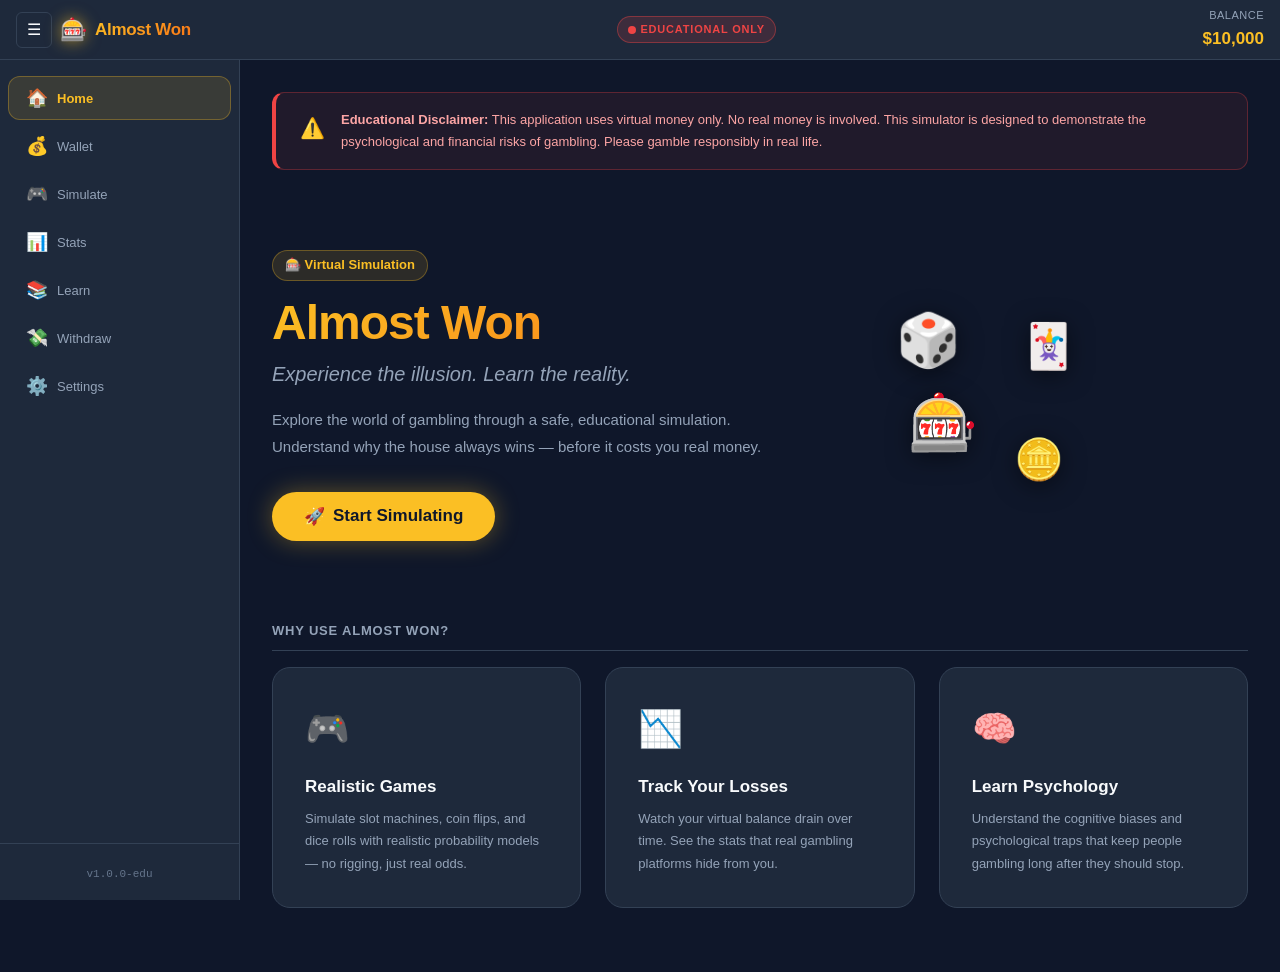
==== index.html @ 85674f48 "UI Awal" ====
<!DOCTYPE html>
<html lang="en">
<head>
  <meta charset="UTF-8" />
  <meta name="viewport" content="width=device-width, initial-scale=1.0" />
  <meta name="description" content="Almost Win - An educational web application simulating online gambling with virtual money to teach the reality of gambling." />
  <title>Almost Won | Educational Gambling Simulator</title>
  <link rel="stylesheet" href="css/style.css" />
</head>
<body>

  <!-- ============================================================
      TOP HEADER BAR
  ============================================================ -->
  <header class="top-header" role="banner">
    <div class="header-left">
      <!-- Sidebar toggle button (mobile / collapse) -->
      <button class="sidebar-toggle" id="sidebarToggle" aria-label="Toggle sidebar navigation">
        <span class="hamburger-icon">&#9776;</span>
      </button>
      <!-- App Logo + Name -->
      <div class="app-logo">
        <span class="logo-icon" aria-hidden="true">🎰</span>
        <span class="logo-text">Almost Won</span>
      </div>
    </div>
    <div class="header-center">
      <!-- Pulsing educational badge -->
      <span class="edu-badge" role="status" aria-label="This is an educational application only">
        <span class="pulse-dot" aria-hidden="true"></span>
        EDUCATIONAL ONLY
      </span>
    </div>
    <div class="header-right">
      <!-- Current balance display -->
      <div class="header-balance" aria-live="polite" aria-label="Current virtual balance">
        <span class="balance-label">Balance</span>
        <span class="balance-amount" id="headerBalance">$10,000</span>
      </div>
    </div>
  </header>

  <!-- ============================================================
      MAIN LAYOUT WRAPPER
  ============================================================ -->
  <div class="layout-wrapper">

    <!-- ============================================================
        LEFT SIDEBAR NAVIGATION
    ============================================================ -->
    <aside class="sidebar" id="sidebar" role="navigation" aria-label="Main navigation">
      <nav class="sidebar-nav">
        <ul class="nav-list" role="list">

          <li class="nav-item">
            <button class="nav-btn active" data-section="home" aria-label="Navigate to Home page">
              <span class="nav-icon" aria-hidden="true">🏠</span>
              <span class="nav-label">Home</span>
            </button>
          </li>

          <li class="nav-item">
            <button class="nav-btn" data-section="wallet" aria-label="Navigate to Virtual Wallet">
              <span class="nav-icon" aria-hidden="true">💰</span>
              <span class="nav-label">Wallet</span>
            </button>
          </li>

          <li class="nav-item">
            <button class="nav-btn" data-section="simulation" aria-label="Navigate to Game Simulations">
              <span class="nav-icon" aria-hidden="true">🎮</span>
              <span class="nav-label">Simulate</span>
            </button>
          </li>

          <li class="nav-item">
            <button class="nav-btn" data-section="statistics" aria-label="Navigate to Statistics Dashboard">
              <span class="nav-icon" aria-hidden="true">📊</span>
              <span class="nav-label">Stats</span>
            </button>
          </li>

          <li class="nav-item">
            <button class="nav-btn" data-section="education" aria-label="Navigate to Educational Summary">
              <span class="nav-icon" aria-hidden="true">📚</span>
              <span class="nav-label">Learn</span>
            </button>
          </li>

          <li class="nav-item">
            <button class="nav-btn" data-section="withdraw" aria-label="Navigate to Withdraw Simulation">
              <span class="nav-icon" aria-hidden="true">💸</span>
              <span class="nav-label">Withdraw</span>
            </button>
          </li>

          <li class="nav-item">
            <button class="nav-btn" data-section="settings" aria-label="Navigate to Settings">
              <span class="nav-icon" aria-hidden="true">⚙️</span>
              <span class="nav-label">Settings</span>
            </button>
          </li>

        </ul>
      </nav>
      <!-- Sidebar footer -->
      <div class="sidebar-footer">
        <span class="version-label">v1.0.0-edu</span>
      </div>
    </aside>

    <!-- ============================================================
        MAIN CONTENT AREA
    ============================================================ -->
    <main class="main-content" id="mainContent" role="main">

      <!-- ========================================================
          SECTION 1: HOME PAGE
      ======================================================== -->
      <section class="page-section active" id="section-home" aria-labelledby="home-heading">

        <!-- Educational Disclaimer Banner -->
        <div class="disclaimer-banner" role="alert">
          <span class="disclaimer-icon" aria-hidden="true">⚠️</span>
          <p>
            <strong>Educational Disclaimer:</strong> This application uses virtual money only.
            No real money is involved. This simulator is designed to demonstrate the psychological
            and financial risks of gambling. Please gamble responsibly in real life.
          </p>
        </div>

        <!-- Hero Section -->
        <div class="hero-section">
          <div class="hero-content">
            <div class="hero-badge" aria-hidden="true">🎰 Virtual Simulation</div>
            <h1 class="hero-title" id="home-heading">Almost Won</h1>
            <p class="hero-tagline">Experience the illusion. Learn the reality.</p>
            <p class="hero-description">
              Explore the world of gambling through a safe, educational simulation.
              Understand why the house always wins — before it costs you real money.
            </p>
            <button class="btn btn-primary btn-glow" id="ctaButton" aria-label="Start the gambling simulation">
              <span aria-hidden="true">🚀</span> Start Simulating
            </button>
          </div>
          <div class="hero-visual" aria-hidden="true">
            <div class="hero-emoji-stack">
              <span class="floating-emoji e1">🎲</span>
              <span class="floating-emoji e2">🃏</span>
              <span class="floating-emoji e3">🎰</span>
              <span class="floating-emoji e4">🪙</span>
            </div>
          </div>
        </div>

        <!-- Feature Cards Grid -->
        <div class="section-label">Why Use Almost Won?</div>
        <div class="cards-grid three-col">

          <article class="feature-card" aria-label="Realistic Games feature">
            <div class="card-icon" aria-hidden="true">🎮</div>
            <h3 class="card-title">Realistic Games</h3>
            <p class="card-desc">
              Simulate slot machines, coin flips, and dice rolls with realistic
              probability models — no rigging, just real odds.
            </p>
          </article>

          <article class="feature-card" aria-label="Track Your Losses feature">
            <div class="card-icon" aria-hidden="true">📉</div>
            <h3 class="card-title">Track Your Losses</h3>
            <p class="card-desc">
              Watch your virtual balance drain over time. See the stats that
              real gambling platforms hide from you.
            </p>
          </article>

          <article class="feature-card" aria-label="Learn Psychology feature">
            <div class="card-icon" aria-hidden="true">🧠</div>
            <h3 class="card-title">Learn Psychology</h3>
            <p class="card-desc">
              Understand the cognitive biases and psychological traps that keep
              people gambling long after they should stop.
            </p>
          </article>

        </div>

      </section>

      <!-- ========================================================
          SECTION 2: VIRTUAL WALLET
      ======================================================== -->
      <section class="page-section" id="section-wallet" aria-labelledby="wallet-heading">

        <div class="section-header">
          <h2 class="section-title" id="wallet-heading">
            <span aria-hidden="true">💰</span> Virtual Wallet
          </h2>
          <p class="section-subtitle">Your virtual funds — no real money involved.</p>
        </div>

        <!-- Balance Card -->
        <div class="wallet-balance-card">
          <div class="balance-card-label">Current Balance</div>
          <div class="balance-card-amount" id="walletBalance" aria-live="polite" aria-label="Current wallet balance">
            $10,000
          </div>
          <div class="wallet-actions">
            <button class="btn btn-secondary" id="addFundsBtn" aria-label="Add one thousand virtual dollars to wallet">
              <span aria-hidden="true">➕</span> Add $1,000
            </button>
            <button class="btn btn-danger-outline" id="resetWalletBtn" aria-label="Reset wallet to ten thousand dollars">
              <span aria-hidden="true">🔄</span> Reset Wallet
            </button>
          </div>
        </div>

        <!-- Transaction History -->
        <div class="section-label">Transaction History</div>
        <div class="transaction-list" id="transactionList" role="log" aria-label="Transaction history" aria-live="polite">
          <!-- Transactions injected by JS -->
          <div class="empty-state" id="emptyTransactions">
            <span aria-hidden="true">📋</span>
            <p>No transactions yet. Add funds or play a game to see history.</p>
          </div>
        </div>

      </section>

      <!-- ========================================================
          SECTION 3: SIMULATION PAGE
      ======================================================== -->
      <section class="page-section" id="section-simulation" aria-labelledby="simulation-heading">

        <div class="section-header">
          <h2 class="section-title" id="simulation-heading">
            <span aria-hidden="true">🎮</span> Game Simulations
          </h2>
          <p class="section-subtitle">Choose a game to simulate. All outcomes use real probability.</p>
        </div>

        <!-- Disclaimer inside simulation -->
        <div class="info-banner">
          <span aria-hidden="true">ℹ️</span>
          These games simulate real gambling odds. The house edge is built in — just like real casinos.
        </div>

        <!-- Game Cards Grid -->
        <div class="cards-grid three-col">

          <article class="game-card" aria-label="Slot Machine game">
            <div class="game-card-icon" aria-hidden="true">🎰</div>
            <h3 class="game-card-title">Slot Machine</h3>
            <p class="game-card-desc">
              Spin the reels and try your luck. With a typical RTP of 85–95%,
              the house keeps 5–15% of every spin.
            </p>
            <div class="game-card-stats">
              <span class="stat-pill danger">House Edge: ~8%</span>
              <span class="stat-pill">RTP: 92%</span>
            </div>
            <button class="btn btn-primary" data-game="slots" aria-label="Play Slot Machine simulation">
              <span aria-hidden="true">▶️</span> Play
            </button>
          </article>

          <article class="game-card" aria-label="Coin Flip game">
            <div class="game-card-icon" aria-hidden="true">🪙</div>
            <h3 class="game-card-title">Coin Flip</h3>
            <p class="game-card-desc">
              Seems like 50/50 odds — but the house takes a cut on every bet,
              making it mathematically impossible to win long-term.
            </p>
            <div class="game-card-stats">
              <span class="stat-pill danger">House Edge: ~2.7%</span>
              <span class="stat-pill">Odds: 48.65%</span>
            </div>
            <button class="btn btn-primary" data-game="coinflip" aria-label="Play Coin Flip simulation">
              <span aria-hidden="true">▶️</span> Play
            </button>
          </article>

          <article class="game-card" aria-label="Dice Roll game">
            <div class="game-card-icon" aria-hidden="true">🎲</div>
            <h3 class="game-card-title">Dice Roll</h3>
            <p class="game-card-desc">
              Roll the dice and beat the dealer. Even with correct odds,
              the house always tilts the math in their favor.
            </p>
            <div class="game-card-stats">
              <span class="stat-pill danger">House Edge: ~1.4%</span>
              <span class="stat-pill">Bet Types: 6</span>
            </div>
            <button class="btn btn-primary" data-game="dice" aria-label="Play Dice Roll simulation">
              <span aria-hidden="true">▶️</span> Play
            </button>
          </article>

        </div>

      </section>

      <!-- ========================================================
          SECTION 4: STATISTICS DASHBOARD
      ======================================================== -->
      <section class="page-section" id="section-statistics" aria-labelledby="stats-heading">

        <div class="section-header">
          <h2 class="section-title" id="stats-heading">
            <span aria-hidden="true">📊</span> Statistics Dashboard
          </h2>
          <p class="section-subtitle">Your gambling simulation performance at a glance.</p>
        </div>

        <!-- Main Stats Cards -->
        <div class="cards-grid four-col">

          <div class="stat-card" aria-label="Total amount wagered">
            <div class="stat-card-icon" aria-hidden="true">💵</div>
            <div class="stat-card-value" id="statTotalWagered" aria-live="polite">$0</div>
            <div class="stat-card-label">Total Wagered</div>
          </div>

          <div class="stat-card danger-card" aria-label="Total amount lost">
            <div class="stat-card-icon" aria-hidden="true">📉</div>
            <div class="stat-card-value" id="statTotalLost" aria-live="polite">$0</div>
            <div class="stat-card-label">Total Lost</div>
          </div>

          <div class="stat-card" aria-label="Win rate percentage">
            <div class="stat-card-icon" aria-hidden="true">🎯</div>
            <div class="stat-card-value" id="statWinRate" aria-live="polite">0%</div>
            <div class="stat-card-label">Win Rate</div>
          </div>

          <div class="stat-card" aria-label="Number of sessions played">
            <div class="stat-card-icon" aria-hidden="true">🕹️</div>
            <div class="stat-card-value" id="statSessions" aria-live="polite">0</div>
            <div class="stat-card-label">Sessions Played</div>
          </div>

        </div>

        <!-- Biggest Win / Biggest Loss -->
        <div class="cards-grid two-col">

          <div class="stat-card highlight-win" aria-label="Biggest single win">
            <div class="stat-card-icon" aria-hidden="true">🏆</div>
            <div class="stat-card-value" id="statBiggestWin" aria-live="polite">$0</div>
            <div class="stat-card-label">Biggest Win</div>
          </div>

          <div class="stat-card highlight-loss" aria-label="Biggest single loss">
            <div class="stat-card-icon" aria-hidden="true">💀</div>
            <div class="stat-card-value" id="statBiggestLoss" aria-live="polite">$0</div>
            <div class="stat-card-label">Biggest Loss</div>
          </div>

        </div>

        <!-- Loss Chart Placeholder -->
        <div class="section-label">Loss Over Time</div>
        <div class="chart-placeholder" role="img" aria-label="Loss chart placeholder - not yet implemented">
          <div class="chart-placeholder-inner">
            <span class="chart-icon" aria-hidden="true">📈</span>
            <p class="chart-label">Loss Chart — Coming Soon</p>
            <p class="chart-sublabel">
              This chart will visualize your cumulative losses over each session,
              demonstrating the inevitable downward trend.
            </p>
          </div>
        </div>

      </section>

      <!-- ========================================================
          SECTION 5: EDUCATIONAL SUMMARY
      ======================================================== -->
      <section class="page-section" id="section-education" aria-labelledby="education-heading">

        <div class="section-header">
          <h2 class="section-title" id="education-heading">
            <span aria-hidden="true">📚</span> Educational Summary
          </h2>
          <p class="section-subtitle">
            Understanding these concepts could save you thousands of real dollars.
          </p>
        </div>

        <!-- Educational Cards -->
        <div class="cards-grid three-col">

          <article class="edu-card" aria-label="The House Always Wins educational card">
            <div class="edu-card-icon" aria-hidden="true">🏛️</div>
            <h3 class="edu-card-title">The House Always Wins</h3>
            <div class="edu-card-tag">House Edge</div>
            <p class="edu-card-body">
              Every casino game is mathematically designed so the house keeps a percentage
              of every bet — this is called the "house edge." Over thousands of bets,
              this edge guarantees the casino makes money, even if individual players
              occasionally win. No strategy can overcome a negative expected value.
            </p>
            <div class="edu-card-stat">
              <span>Average House Edge: </span>
              <span class="edu-stat-value danger-text">2% – 15%</span>
            </div>
          </article>

          <article class="edu-card" aria-label="Gambler's Fallacy educational card">
            <div class="edu-card-icon" aria-hidden="true">🧠</div>
            <h3 class="edu-card-title">Gambler's Fallacy</h3>
            <div class="edu-card-tag">Psychology</div>
            <p class="edu-card-body">
              The Gambler's Fallacy is the mistaken belief that past random events
              influence future ones. If a coin lands heads 10 times in a row,
              people believe tails is "due" — but each flip is completely independent.
              Casinos exploit this thinking to keep players betting on "hot streaks"
              and "cold streaks" that don't actually exist.
            </p>
            <div class="edu-card-stat">
              <span>Reality: </span>
              <span class="edu-stat-value accent-text">Each event is independent</span>
            </div>
          </article>

          <article class="edu-card" aria-label="Sunk Cost Trap educational card">
            <div class="edu-card-icon" aria-hidden="true">🕳️</div>
            <h3 class="edu-card-title">Sunk Cost Trap</h3>
            <div class="edu-card-tag">Behavioral Economics</div>
            <p class="edu-card-body">
              The Sunk Cost Fallacy makes people continue a losing behavior because
              they've already invested money or time. "I've lost $500, I need to win
              it back" — this thinking leads to chasing losses and spiraling deeper
              into debt. In gambling, money already lost is gone; continuing to play
              only increases expected losses.
            </p>
            <div class="edu-card-stat">
              <span>Outcome: </span>
              <span class="edu-stat-value danger-text">Deeper losses guaranteed</span>
            </div>
          </article>

        </div>

        <!-- Additional info box -->
        <div class="info-box" role="note">
          <span class="info-box-icon" aria-hidden="true">💡</span>
          <div>
            <strong>Remember:</strong> The best gambling strategy is not to gamble.
            If you or someone you know has a gambling problem, contact the
            National Problem Gambling Helpline: <strong>1-800-522-4700</strong>.
          </div>
        </div>

      </section>

      <!-- ========================================================
          SECTION 6: WITHDRAW SIMULATION
      ======================================================== -->
      <section class="page-section" id="section-withdraw" aria-labelledby="withdraw-heading">

        <div class="section-header">
          <h2 class="section-title" id="withdraw-heading">
            <span aria-hidden="true">💸</span> Withdraw Simulation
          </h2>
          <p class="section-subtitle">Experience the frustrating reality of casino withdrawals.</p>
        </div>

        <div class="two-col-layout">

          <!-- Withdraw Form -->
          <div class="withdraw-form-card">
            <h3 class="form-card-title">Request Withdrawal</h3>
            <p class="form-card-subtitle">
              Available balance: <span id="withdrawAvailable" aria-live="polite">$10,000</span>
            </p>

            <form class="withdraw-form" id="withdrawForm" novalidate>

              <div class="form-group">
                <label for="withdrawAmount" class="form-label">
                  Withdrawal Amount (USD)
                </label>
                <div class="input-wrapper">
                  <span class="input-prefix" aria-hidden="true">$</span>
                  <input
                    type="number"
                    id="withdrawAmount"
                    class="form-input"
                    placeholder="Enter amount..."
                    min="1"
                    step="1"
                    aria-describedby="withdrawHint withdrawError"
                  />
                </div>
                <p class="form-hint" id="withdrawHint">
                  Minimum withdrawal: $1. Maximum: your current balance.
                </p>
                <p class="form-error hidden" id="withdrawError" role="alert" aria-live="assertive"></p>
              </div>

              <button type="submit" class="btn btn-primary btn-full" aria-label="Submit withdrawal request">
                <span aria-hidden="true">💸</span> Request Withdrawal
              </button>

            </form>
          </div>

          <!-- Reality Check Box -->
          <div class="reality-check-card">
            <div class="reality-check-header">
              <span class="reality-icon" aria-hidden="true">🚨</span>
              <h3 class="reality-title">Reality Check</h3>
            </div>
            <p class="reality-intro">
              In real online gambling platforms, withdrawals are rarely this simple.
              Here's what actually happens:
            </p>
            <ul class="reality-list" role="list">
              <li>
                <span class="reality-bullet" aria-hidden="true">❌</span>
                <div>
                  <strong>Identity Verification:</strong> You must submit government ID,
                  proof of address, and sometimes a selfie — a process that can take
                  days or weeks.
                </div>
              </li>
              <li>
                <span class="reality-bullet" aria-hidden="true">❌</span>
                <div>
                  <strong>Wagering Requirements:</strong> Most bonuses come with
                  30–50× wagering requirements. You must bet that amount before
                  withdrawing any bonus money.
                </div>
              </li>
              <li>
                <span class="reality-bullet" aria-hidden="true">❌</span>
                <div>
                  <strong>Withdrawal Limits:</strong> Many casinos cap daily or weekly
                  withdrawals at $500–$2,000, trapping large winnings in your account.
                </div>
              </li>
              <li>
                <span class="reality-bullet" aria-hidden="true">❌</span>
                <div>
                  <strong>Account Closure Risk:</strong> Consistently winning players
                  often find their accounts suspended or closed without explanation.
                </div>
              </li>
            </ul>
            <div class="reality-footer">
              <span aria-hidden="true">⚠️</span>
              The house controls your money. Getting it back is harder than losing it.
            </div>
          </div>

        </div>

      </section>

      <!-- ========================================================
          SECTION 7: SETTINGS
      ======================================================== -->
      <section class="page-section" id="section-settings" aria-labelledby="settings-heading">

        <div class="section-header">
          <h2 class="section-title" id="settings-heading">
            <span aria-hidden="true">⚙️</span> Settings
          </h2>
          <p class="section-subtitle">Customize your Almost Won experience.</p>
        </div>

        <!-- Settings Cards -->
        <div class="settings-list">

          <!-- Sound Effects Toggle -->
          <div class="settings-item">
            <div class="settings-item-info">
              <div class="settings-item-icon" aria-hidden="true">🔊</div>
              <div>
                <div class="settings-item-title">Sound Effects</div>
                <div class="settings-item-desc">
                  Enable or disable audio feedback for game events and interactions.
                </div>
              </div>
            </div>
            <label class="toggle-switch" aria-label="Toggle sound effects">
              <input type="checkbox" id="soundToggle" role="switch" aria-checked="false" />
              <span class="toggle-slider" aria-hidden="true"></span>
            </label>
          </div>

          <!-- Animations Toggle -->
          <div class="settings-item">
            <div class="settings-item-info">
              <div class="settings-item-icon" aria-hidden="true">✨</div>
              <div>
                <div class="settings-item-title">Animations</div>
                <div class="settings-item-desc">
                  Enable or disable UI animations and transitions. Disable for better performance.
                </div>
              </div>
            </div>
            <label class="toggle-switch" aria-label="Toggle animations">
              <input type="checkbox" id="animationsToggle" role="switch" aria-checked="true" checked />
              <span class="toggle-slider" aria-hidden="true"></span>
            </label>
          </div>

          <!-- App Version Info -->
          <div class="settings-item">
            <div class="settings-item-info">
              <div class="settings-item-icon" aria-hidden="true">ℹ️</div>
              <div>
                <div class="settings-item-title">App Version</div>
                <div class="settings-item-desc">Current release of Almost Won.</div>
              </div>
            </div>
            <span class="settings-value-badge">v1.0.0-edu</span>
          </div>

        </div>

        <!-- Danger Zone -->
        <div class="section-label danger-label">Danger Zone</div>
        <div class="danger-zone-card">
          <div class="danger-zone-info">
            <span aria-hidden="true">⚠️</span>
            <div>
              <strong>Reset All Data</strong>
              <p>This will permanently clear all wallet data, transaction history, statistics, and settings from your browser. This action cannot be undone.</p>
            </div>
          </div>
          <button class="btn btn-danger" id="resetAllDataBtn" aria-label="Reset all application data">
            <span aria-hidden="true">🗑️</span> Reset All Data
          </button>
        </div>

      </section>

    </main>
    <!-- end main-content -->

  </div>
  <!-- end layout-wrapper -->

  <!-- ============================================================
      MODAL: GAME COMING SOON
  ============================================================ -->
  <div class="modal-overlay hidden" id="gameModal" role="dialog" aria-modal="true" aria-labelledby="gameModalTitle">
    <div class="modal-box">
      <button class="modal-close-btn" id="closeGameModal" aria-label="Close modal">
        <span aria-hidden="true">✕</span>
      </button>
      <div class="modal-icon" aria-hidden="true">🎮</div>
      <h2 class="modal-title" id="gameModalTitle">Game Coming Soon</h2>
      <p class="modal-body" id="gameModalBody">
        The game logic for <strong id="gameModalGameName">this game</strong> is not yet implemented.
        This is a UI prototype demonstrating the structure of the application.
      </p>
      <div class="modal-info-box">
        <span aria-hidden="true">💡</span>
        In a full implementation, this game would use real probability models
        with a built-in house edge — demonstrating why gambling is mathematically
        designed for you to lose over time.
      </div>
      <button class="btn btn-primary" id="gameModalOkBtn" aria-label="Close game modal">
        Got it
      </button>
    </div>
  </div>

  <!-- ============================================================
      MODAL: WITHDRAW FRICTION
  ============================================================ -->
  <div class="modal-overlay hidden" id="withdrawModal" role="dialog" aria-modal="true" aria-labelledby="withdrawModalTitle">
    <div class="modal-box">
      <button class="modal-close-btn" id="closeWithdrawModal" aria-label="Close withdrawal modal">
        <span aria-hidden="true">✕</span>
      </button>
      <div class="modal-icon" aria-hidden="true">🚧</div>
      <h2 class="modal-title" id="withdrawModalTitle">Withdrawal Under Review</h2>
      <p class="modal-body">
        Your withdrawal of <strong id="withdrawModalAmount">$0</strong> has been submitted
        and is now <strong>"under review."</strong>
      </p>
      <div class="modal-timeline">
        <div class="timeline-item active">
          <span class="tl-dot" aria-hidden="true">✅</span>
          <div><strong>Submitted</strong> — Request received</div>
        </div>
        <div class="timeline-item">
          <span class="tl-dot pending" aria-hidden="true">⏳</span>
          <div><strong>Identity Verification</strong> — Awaiting documents (2–5 days)</div>
        </div>
        <div class="timeline-item">
          <span class="tl-dot pending" aria-hidden="true">⏳</span>
          <div><strong>Compliance Review</strong> — Anti-fraud check (1–3 days)</div>
        </div>
        <div class="timeline-item">
          <span class="tl-dot pending" aria-hidden="true">⏳</span>
          <div><strong>Payment Processing</strong> — Bank transfer (3–7 days)</div>
        </div>
      </div>
      <p class="modal-disclaimer">
        This is a simulation. In real gambling platforms, this process can take
        up to <strong>2 weeks</strong> — and your request may be denied entirely.
      </p>
      <button class="btn btn-primary" id="withdrawModalOkBtn" aria-label="Close withdrawal modal">
        Understood
      </button>
    </div>
  </div>

  <!-- ============================================================
      MODAL: CONFIRMATION (generic)
  ============================================================ -->
  <div class="modal-overlay hidden" id="confirmModal" role="dialog" aria-modal="true" aria-labelledby="confirmModalTitle">
    <div class="modal-box modal-box-sm">
      <div class="modal-icon" aria-hidden="true">⚠️</div>
      <h2 class="modal-title" id="confirmModalTitle">Are you sure?</h2>
      <p class="modal-body" id="confirmModalBody">This action cannot be undone.</p>
      <div class="modal-actions">
        <button class="btn btn-ghost" id="confirmModalCancel" aria-label="Cancel action">
          Cancel
        </button>
        <button class="btn btn-danger" id="confirmModalConfirm" aria-label="Confirm action">
          Confirm
        </button>
      </div>
    </div>
  </div>

  <!-- ============================================================
      TOAST NOTIFICATION CONTAINER
  ============================================================ -->
  <div class="toast-container" id="toastContainer" role="region" aria-label="Notifications" aria-live="polite">
    <!-- Toasts injected by JS -->
  </div>

  <!-- ============================================================
      MOBILE BOTTOM TAB BAR (shown on small screens)
  ============================================================ -->
  <nav class="bottom-tab-bar" role="navigation" aria-label="Mobile navigation">
    <button class="tab-btn active" data-section="home" aria-label="Home">
      <span class="tab-icon" aria-hidden="true">🏠</span>
      <span class="tab-label">Home</span>
    </button>
    <button class="tab-btn" data-section="wallet" aria-label="Wallet">
      <span class="tab-icon" aria-hidden="true">💰</span>
      <span class="tab-label">Wallet</span>
    </button>
    <button class="tab-btn" data-section="simulation" aria-label="Simulate">
      <span class="tab-icon" aria-hidden="true">🎮</span>
      <span class="tab-label">Simulate</span>
    </button>
    <button class="tab-btn" data-section="education" aria-label="Learn">
      <span class="tab-icon" aria-hidden="true">📚</span>
      <span class="tab-label">Learn</span>
    </button>
    <button class="tab-btn" data-section="settings" aria-label="Settings">
      <span class="tab-icon" aria-hidden="true">⚙️</span>
      <span class="tab-label">Settings</span>
    </button>
  </nav>

  <script src="js/script.js"></script>
</body>
</html>
---- css/style.css ----
/* ================================================================
  ALMOST WON — Educational Gambling Simulator
  style.css — Main Stylesheet
  Version: 1.0.0-edu
   ================================================================ */

/* ----------------------------------------------------------------
  1. CSS CUSTOM PROPERTIES (Design Tokens)
   ---------------------------------------------------------------- */
:root {
  /* Color Palette */
  --color-bg:         #0F172A;
  --color-surface:    #1E293B;
  --color-surface-2:  #263248;
  --color-surface-3:  #2E3D56;
  --color-primary:    #FBBF24;
  --color-primary-dim:#D97706;
  --color-secondary:  #10B981;
  --color-danger:     #EF4444;
  --color-danger-dim: #B91C1C;
  --color-accent:     #F97316;
  --color-text:       #F8FAFC;
  --color-text-muted: #94A3B8;
  --color-text-dim:   #64748B;
  --color-border:     #334155;
  --color-border-dim: #1E293B;

  /* Layout */
  --sidebar-width:      240px;
  --sidebar-collapsed:  64px;
  --header-height:      60px;
  --tab-bar-height:     64px;

  /* Spacing */
  --space-xs:   4px;
  --space-sm:   8px;
  --space-md:   16px;
  --space-lg:   24px;
  --space-xl:   32px;
  --space-2xl:  48px;

  /* Border Radius */
  --radius-sm:  6px;
  --radius-md:  12px;
  --radius-lg:  18px;
  --radius-xl:  24px;
  --radius-full: 9999px;

  /* Shadows */
  --shadow-sm:  0 1px 3px rgba(0,0,0,0.3);
  --shadow-md:  0 4px 16px rgba(0,0,0,0.4);
  --shadow-lg:  0 8px 32px rgba(0,0,0,0.5);
  --shadow-glow-primary: 0 0 24px rgba(251,191,36,0.35);
  --shadow-glow-danger:  0 0 24px rgba(239,68,68,0.35);

  /* Typography */
  --font-family: 'Inter', -apple-system, BlinkMacSystemFont, 'Segoe UI',
                Roboto, Oxygen, Ubuntu, sans-serif;
  --font-size-xs:   11px;
  --font-size-sm:   13px;
  --font-size-base: 15px;
  --font-size-md:   17px;
  --font-size-lg:   20px;
  --font-size-xl:   24px;
  --font-size-2xl:  32px;
  --font-size-3xl:  48px;

  /* Transitions */
  --transition-fast:   0.15s ease;
  --transition-normal: 0.25s ease;
  --transition-slow:   0.4s ease;
}

/* ----------------------------------------------------------------
  2. CSS RESET & BASE STYLES
   ---------------------------------------------------------------- */
*,
*::before,
*::after {
  box-sizing: border-box;
  margin: 0;
  padding: 0;
}

html {
  scroll-behavior: smooth;
  font-size: var(--font-size-base);
}

body {
  font-family: var(--font-family);
  background-color: var(--color-bg);
  color: var(--color-text);
  line-height: 1.6;
  min-height: 100vh;
  overflow-x: hidden;
  -webkit-font-smoothing: antialiased;
  -moz-osx-font-smoothing: grayscale;
}

/* Remove default list styles */
ul, ol {
  list-style: none;
}

/* Smooth focus rings for accessibility */
:focus-visible {
  outline: 2px solid var(--color-primary);
  outline-offset: 2px;
  border-radius: var(--radius-sm);
}

/* Remove focus ring from mouse users */
:focus:not(:focus-visible) {
  outline: none;
}

/* Accessible hidden utility */
.sr-only {
  position: absolute;
  width: 1px;
  height: 1px;
  padding: 0;
  margin: -1px;
  overflow: hidden;
  clip: rect(0,0,0,0);
  white-space: nowrap;
  border: 0;
}

/* Hidden utility */
.hidden {
  display: none !important;
}

/* ----------------------------------------------------------------
  3. TYPOGRAPHY UTILITIES
   ---------------------------------------------------------------- */
.danger-text  { color: var(--color-danger); }
.accent-text  { color: var(--color-accent); }
.muted-text   { color: var(--color-text-muted); }
.primary-text { color: var(--color-primary); }

/* ----------------------------------------------------------------
  4. TOP HEADER BAR
   ---------------------------------------------------------------- */
.top-header {
  position: fixed;
  top: 0;
  left: 0;
  right: 0;
  height: var(--header-height);
  background: var(--color-surface);
  border-bottom: 1px solid var(--color-border);
  display: flex;
  align-items: center;
  justify-content: space-between;
  padding: 0 var(--space-md);
  z-index: 1000;
  gap: var(--space-md);
}

.header-left {
  display: flex;
  align-items: center;
  gap: var(--space-sm);
  flex-shrink: 0;
}

.header-center {
  flex: 1;
  display: flex;
  justify-content: center;
}

.header-right {
  display: flex;
  align-items: center;
  flex-shrink: 0;
}

/* Sidebar Toggle Button */
.sidebar-toggle {
  background: transparent;
  border: 1px solid var(--color-border);
  color: var(--color-text);
  width: 36px;
  height: 36px;
  border-radius: var(--radius-sm);
  cursor: pointer;
  display: flex;
  align-items: center;
  justify-content: center;
  font-size: 16px;
  transition: background var(--transition-fast), border-color var(--transition-fast);
}

.sidebar-toggle:hover {
  background: var(--color-surface-2);
  border-color: var(--color-primary);
}

/* App Logo */
.app-logo {
  display: flex;
  align-items: center;
  gap: var(--space-sm);
}

.logo-icon {
  font-size: 22px;
  filter: drop-shadow(0 0 8px rgba(251,191,36,0.6));
}

.logo-text {
  font-size: var(--font-size-md);
  font-weight: 700;
  background: linear-gradient(135deg, var(--color-primary), var(--color-accent));
  -webkit-background-clip: text;
  -webkit-text-fill-color: transparent;
  background-clip: text;
  letter-spacing: -0.3px;
}

/* Educational Badge */
.edu-badge {
  display: inline-flex;
  align-items: center;
  gap: var(--space-xs);
  background: rgba(239,68,68,0.15);
  border: 1px solid rgba(239,68,68,0.4);
  color: var(--color-danger);
  font-size: var(--font-size-xs);
  font-weight: 700;
  letter-spacing: 0.8px;
  text-transform: uppercase;
  padding: 4px 10px;
  border-radius: var(--radius-full);
}

/* Pulsing dot animation */
.pulse-dot {
  width: 8px;
  height: 8px;
  background: var(--color-danger);
  border-radius: 50%;
  display: inline-block;
  animation: pulse-animation 1.5s infinite;
}

@keyframes pulse-animation {
  0%   { transform: scale(1);   opacity: 1; }
  50%  { transform: scale(1.4); opacity: 0.6; }
  100% { transform: scale(1);   opacity: 1; }
}

/* Header Balance */
.header-balance {
  display: flex;
  flex-direction: column;
  align-items: flex-end;
  gap: 1px;
}

.balance-label {
  font-size: var(--font-size-xs);
  color: var(--color-text-muted);
  text-transform: uppercase;
  letter-spacing: 0.5px;
}

.balance-amount {
  font-size: var(--font-size-md);
  font-weight: 700;
  color: var(--color-primary);
  font-variant-numeric: tabular-nums;
  transition: color var(--transition-normal);
}

/* ----------------------------------------------------------------
  5. LAYOUT WRAPPER
   ---------------------------------------------------------------- */
.layout-wrapper {
  display: flex;
  padding-top: var(--header-height);
  min-height: 100vh;
}

/* ----------------------------------------------------------------
  6. SIDEBAR NAVIGATION
   ---------------------------------------------------------------- */
.sidebar {
  position: fixed;
  top: var(--header-height);
  left: 0;
  bottom: 0;
  width: var(--sidebar-width);
  background: var(--color-surface);
  border-right: 1px solid var(--color-border);
  display: flex;
  flex-direction: column;
  z-index: 900;
  transition: width var(--transition-normal), transform var(--transition-normal);
  overflow: hidden;
}

.sidebar-nav {
  flex: 1;
  overflow-y: auto;
  padding: var(--space-md) var(--space-sm);
  scrollbar-width: thin;
  scrollbar-color: var(--color-border) transparent;
}

.nav-list {
  display: flex;
  flex-direction: column;
  gap: var(--space-xs);
}

.nav-item {
  width: 100%;
}

.nav-btn {
  width: 100%;
  display: flex;
  align-items: center;
  gap: var(--space-sm);
  padding: 10px var(--space-md);
  background: transparent;
  border: 1px solid transparent;
  border-radius: var(--radius-md);
  color: var(--color-text-muted);
  cursor: pointer;
  font-family: var(--font-family);
  font-size: var(--font-size-sm);
  font-weight: 500;
  text-align: left;
  transition:
    background var(--transition-fast),
    color var(--transition-fast),
    border-color var(--transition-fast);
  white-space: nowrap;
  overflow: hidden;
}

.nav-btn:hover {
  background: var(--color-surface-2);
  color: var(--color-text);
  border-color: var(--color-border);
}

.nav-btn.active {
  background: rgba(251,191,36,0.12);
  color: var(--color-primary);
  border-color: rgba(251,191,36,0.3);
  font-weight: 600;
}

.nav-icon {
  font-size: 18px;
  flex-shrink: 0;
  width: 24px;
  text-align: center;
}

.nav-label {
  flex: 1;
  transition: opacity var(--transition-normal);
}

/* Sidebar Footer */
.sidebar-footer {
  padding: var(--space-md);
  border-top: 1px solid var(--color-border);
  text-align: center;
}

.version-label {
  font-size: var(--font-size-xs);
  color: var(--color-text-dim);
  font-family: 'Courier New', monospace;
}

/* Collapsed sidebar state */
.sidebar.collapsed {
  width: var(--sidebar-collapsed);
}

.sidebar.collapsed .nav-label,
.sidebar.collapsed .version-label {
  opacity: 0;
  pointer-events: none;
}

.sidebar.collapsed .nav-btn {
  justify-content: center;
  padding: 10px;
}

/* ----------------------------------------------------------------
  7. MAIN CONTENT AREA
   ---------------------------------------------------------------- */
.main-content {
  margin-left: var(--sidebar-width);
  flex: 1;
  padding: var(--space-xl);
  min-height: calc(100vh - var(--header-height));
  transition: margin-left var(--transition-normal);
}

.main-content.sidebar-collapsed {
  margin-left: var(--sidebar-collapsed);
}

/* ----------------------------------------------------------------
  8. PAGE SECTIONS (SPA)
   ---------------------------------------------------------------- */
.page-section {
  display: none;
  animation: fadeIn var(--transition-normal) ease;
}

.page-section.active {
  display: block;
}

@keyframes fadeIn {
  from { opacity: 0; transform: translateY(8px); }
  to   { opacity: 1; transform: translateY(0); }
}

/* Section Header */
.section-header {
  margin-bottom: var(--space-xl);
}

.section-title {
  font-size: var(--font-size-xl);
  font-weight: 700;
  color: var(--color-text);
  display: flex;
  align-items: center;
  gap: var(--space-sm);
  margin-bottom: var(--space-xs);
}

.section-subtitle {
  color: var(--color-text-muted);
  font-size: var(--font-size-base);
}

.section-label {
  font-size: var(--font-size-sm);
  font-weight: 600;
  text-transform: uppercase;
  letter-spacing: 0.8px;
  color: var(--color-text-muted);
  margin: var(--space-xl) 0 var(--space-md) 0;
  padding-bottom: var(--space-sm);
  border-bottom: 1px solid var(--color-border);
}

.danger-label {
  color: var(--color-danger);
  border-bottom-color: rgba(239,68,68,0.3);
}

/* ----------------------------------------------------------------
  9. BUTTON COMPONENTS
   ---------------------------------------------------------------- */
.btn {
  display: inline-flex;
  align-items: center;
  justify-content: center;
  gap: var(--space-sm);
  padding: 10px 20px;
  border: none;
  border-radius: var(--radius-md);
  font-family: var(--font-family);
  font-size: var(--font-size-base);
  font-weight: 600;
  cursor: pointer;
  transition:
    background var(--transition-fast),
    transform var(--transition-fast),
    box-shadow var(--transition-fast),
    opacity var(--transition-fast);
  white-space: nowrap;
  text-decoration: none;
  min-height: 44px; /* touch-friendly */
}

.btn:hover {
  transform: translateY(-1px);
}

.btn:active {
  transform: translateY(0);
}

.btn:disabled {
  opacity: 0.5;
  cursor: not-allowed;
  transform: none;
}

/* Primary Button */
.btn-primary {
  background: var(--color-primary);
  color: #0F172A;
}

.btn-primary:hover {
  background: #FCD34D;
  box-shadow: var(--shadow-glow-primary);
}

/* Glowing CTA variant */
.btn-glow {
  box-shadow: var(--shadow-glow-primary);
  font-size: var(--font-size-md);
  padding: 14px 32px;
  border-radius: var(--radius-full);
}

.btn-glow:hover {
  box-shadow: 0 0 36px rgba(251,191,36,0.5);
}

/* Secondary Button */
.btn-secondary {
  background: rgba(16,185,129,0.15);
  color: var(--color-secondary);
  border: 1px solid rgba(16,185,129,0.4);
}

.btn-secondary:hover {
  background: rgba(16,185,129,0.25);
  box-shadow: 0 0 16px rgba(16,185,129,0.2);
}

/* Danger Button */
.btn-danger {
  background: var(--color-danger);
  color: #fff;
}

.btn-danger:hover {
  background: var(--color-danger-dim);
  box-shadow: var(--shadow-glow-danger);
}

/* Danger Outline Button */
.btn-danger-outline {
  background: transparent;
  color: var(--color-danger);
  border: 1px solid rgba(239,68,68,0.4);
}

.btn-danger-outline:hover {
  background: rgba(239,68,68,0.1);
  border-color: var(--color-danger);
}

/* Ghost Button */
.btn-ghost {
  background: transparent;
  color: var(--color-text-muted);
  border: 1px solid var(--color-border);
}

.btn-ghost:hover {
  background: var(--color-surface-2);
  color: var(--color-text);
}

/* Full width button */
.btn-full {
  width: 100%;
}

/* ----------------------------------------------------------------
  10. CARD GRID LAYOUTS
   ---------------------------------------------------------------- */
.cards-grid {
  display: grid;
  gap: var(--space-lg);
  margin-bottom: var(--space-xl);
}

.cards-grid.three-col {
  grid-template-columns: repeat(3, 1fr);
}

.cards-grid.four-col {
  grid-template-columns: repeat(4, 1fr);
}

.cards-grid.two-col {
  grid-template-columns: repeat(2, 1fr);
}

/* ----------------------------------------------------------------
  11. DISCLAIMER & INFO BANNERS
   ---------------------------------------------------------------- */
.disclaimer-banner {
  background: rgba(239,68,68,0.08);
  border: 1px solid rgba(239,68,68,0.3);
  border-left: 4px solid var(--color-danger);
  border-radius: var(--radius-md);
  padding: var(--space-md) var(--space-lg);
  margin-bottom: var(--space-xl);
  display: flex;
  align-items: flex-start;
  gap: var(--space-md);
  color: #FCA5A5;
  font-size: var(--font-size-sm);
  line-height: 1.7;
}

.disclaimer-icon {
  font-size: 20px;
  flex-shrink: 0;
  margin-top: 2px;
}

.info-banner {
  background: rgba(251,191,36,0.08);
  border: 1px solid rgba(251,191,36,0.25);
  border-left: 4px solid var(--color-primary);
  border-radius: var(--radius-md);
  padding: var(--space-md) var(--space-lg);
  margin-bottom: var(--space-xl);
  color: #FDE68A;
  font-size: var(--font-size-sm);
  display: flex;
  align-items: flex-start;
  gap: var(--space-sm);
}

.info-box {
  background: rgba(16,185,129,0.08);
  border: 1px solid rgba(16,185,129,0.25);
  border-radius: var(--radius-md);
  padding: var(--space-lg);
  display: flex;
  align-items: flex-start;
  gap: var(--space-md);
  color: #6EE7B7;
  font-size: var(--font-size-sm);
  line-height: 1.7;
  margin-top: var(--space-xl);
}

.info-box-icon {
  font-size: 20px;
  flex-shrink: 0;
}

/* ----------------------------------------------------------------
  12. HOME PAGE — HERO SECTION
   ---------------------------------------------------------------- */
.hero-section {
  display: flex;
  align-items: center;
  gap: var(--space-2xl);
  padding: var(--space-2xl) 0;
  margin-bottom: var(--space-xl);
}

.hero-content {
  flex: 1;
  max-width: 540px;
}

.hero-badge {
  display: inline-block;
  background: rgba(251,191,36,0.12);
  border: 1px solid rgba(251,191,36,0.3);
  color: var(--color-primary);
  font-size: var(--font-size-sm);
  font-weight: 600;
  padding: 4px 12px;
  border-radius: var(--radius-full);
  margin-bottom: var(--space-md);
}

.hero-title {
  font-size: var(--font-size-3xl);
  font-weight: 800;
  background: linear-gradient(135deg, var(--color-primary) 0%, var(--color-accent) 100%);
  -webkit-background-clip: text;
  -webkit-text-fill-color: transparent;
  background-clip: text;
  line-height: 1.1;
  margin-bottom: var(--space-sm);
  letter-spacing: -1px;
}

.hero-tagline {
  font-size: var(--font-size-lg);
  color: var(--color-text-muted);
  font-style: italic;
  margin-bottom: var(--space-md);
  font-weight: 300;
}

.hero-description {
  color: var(--color-text-muted);
  font-size: var(--font-size-base);
  line-height: 1.8;
  margin-bottom: var(--space-xl);
}

/* Hero Visual — floating emojis */
.hero-visual {
  flex-shrink: 0;
  width: 240px;
  height: 240px;
  position: relative;
  display: flex;
  align-items: center;
  justify-content: center;
}

.hero-emoji-stack {
  position: relative;
  width: 100%;
  height: 100%;
}

.floating-emoji {
  position: absolute;
  font-size: 48px;
  animation: float 4s ease-in-out infinite;
  filter: drop-shadow(0 4px 12px rgba(0,0,0,0.5));
}

.floating-emoji.e1 { top: 10%;  left: 15%; animation-delay: 0s;    font-size: 52px; }
.floating-emoji.e2 { top: 15%;  right: 10%; animation-delay: 0.8s; font-size: 44px; }
.floating-emoji.e3 { bottom: 20%; left: 20%; animation-delay: 1.6s; font-size: 56px; }
.floating-emoji.e4 { bottom: 10%; right: 15%; animation-delay: 2.4s; font-size: 40px; }

@keyframes float {
  0%, 100% { transform: translateY(0px) rotate(0deg); }
  33%       { transform: translateY(-12px) rotate(3deg); }
  66%       { transform: translateY(-6px) rotate(-2deg); }
}

/* Feature Cards */
.feature-card {
  background: var(--color-surface);
  border: 1px solid var(--color-border);
  border-radius: var(--radius-lg);
  padding: var(--space-xl);
  transition:
    transform var(--transition-normal),
    box-shadow var(--transition-normal),
    border-color var(--transition-normal);
}

.feature-card:hover {
  transform: translateY(-4px);
  box-shadow: var(--shadow-lg);
  border-color: rgba(251,191,36,0.3);
}

.card-icon {
  font-size: 36px;
  margin-bottom: var(--space-md);
  display: block;
}

.card-title {
  font-size: var(--font-size-md);
  font-weight: 700;
  color: var(--color-text);
  margin-bottom: var(--space-sm);
}

.card-desc {
  color: var(--color-text-muted);
  font-size: var(--font-size-sm);
  line-height: 1.7;
}

/* ----------------------------------------------------------------
  13. WALLET SECTION
   ---------------------------------------------------------------- */
.wallet-balance-card {
  background: var(--color-surface);
  border: 1px solid var(--color-border);
  border-radius: var(--radius-xl);
  padding: var(--space-2xl);
  text-align: center;
  margin-bottom: var(--space-xl);
  box-shadow: var(--shadow-md);
  position: relative;
  overflow: hidden;
}

/* Decorative glow behind balance */
.wallet-balance-card::before {
  content: '';
  position: absolute;
  top: -60px;
  left: 50%;
  transform: translateX(-50%);
  width: 240px;
  height: 240px;
  background: radial-gradient(circle, rgba(251,191,36,0.12) 0%, transparent 70%);
  pointer-events: none;
}

.balance-card-label {
  font-size: var(--font-size-sm);
  text-transform: uppercase;
  letter-spacing: 1px;
  color: var(--color-text-muted);
  margin-bottom: var(--space-sm);
}

.balance-card-amount {
  font-size: var(--font-size-3xl);
  font-weight: 800;
  color: var(--color-primary);
  font-variant-numeric: tabular-nums;
  margin-bottom: var(--space-xl);
  text-shadow: 0 0 24px rgba(251,191,36,0.4);
  letter-spacing: -1px;
}

.wallet-actions {
  display: flex;
  gap: var(--space-md);
  justify-content: center;
  flex-wrap: wrap;
}

/* Transaction List */
.transaction-list {
  background: var(--color-surface);
  border: 1px solid var(--color-border);
  border-radius: var(--radius-lg);
  overflow: hidden;
  min-height: 120px;
}

.empty-state {
  display: flex;
  flex-direction: column;
  align-items: center;
  gap: var(--space-sm);
  padding: var(--space-2xl);
  color: var(--color-text-dim);
  font-size: var(--font-size-sm);
}

.empty-state span {
  font-size: 32px;
}

/* Individual Transaction Item */
.transaction-item {
  display: flex;
  align-items: center;
  justify-content: space-between;
  padding: var(--space-md) var(--space-lg);
  border-bottom: 1px solid var(--color-border-dim);
  transition: background var(--transition-fast);
}

.transaction-item:last-child {
  border-bottom: none;
}

.transaction-item:hover {
  background: var(--color-surface-2);
}

.transaction-left {
  display: flex;
  align-items: center;
  gap: var(--space-md);
}

.transaction-icon {
  width: 36px;
  height: 36px;
  border-radius: var(--radius-md);
  display: flex;
  align-items: center;
  justify-content: center;
  font-size: 16px;
  flex-shrink: 0;
}

.transaction-icon.income {
  background: rgba(16,185,129,0.15);
}

.transaction-icon.expense {
  background: rgba(239,68,68,0.15);
}

.transaction-desc {
  font-size: var(--font-size-sm);
  color: var(--color-text);
  font-weight: 500;
}

.transaction-date {
  font-size: var(--font-size-xs);
  color: var(--color-text-dim);
  margin-top: 2px;
}

.transaction-amount {
  font-weight: 700;
  font-variant-numeric: tabular-nums;
  font-size: var(--font-size-base);
}

.transaction-amount.income  { color: var(--color-secondary); }
.transaction-amount.expense { color: var(--color-danger); }

/* ----------------------------------------------------------------
  14. SIMULATION — GAME CARDS
   ---------------------------------------------------------------- */
.game-card {
  background: var(--color-surface);
  border: 1px solid var(--color-border);
  border-radius: var(--radius-lg);
  padding: var(--space-xl);
  display: flex;
  flex-direction: column;
  gap: var(--space-md);
  transition:
    transform var(--transition-normal),
    box-shadow var(--transition-normal),
    border-color var(--transition-normal);
}

.game-card:hover {
  transform: translateY(-4px);
  box-shadow: var(--shadow-lg);
  border-color: rgba(251,191,36,0.3);
}

.game-card-icon {
  font-size: 48px;
  display: block;
}

.game-card-title {
  font-size: var(--font-size-lg);
  font-weight: 700;
  color: var(--color-text);
}

.game-card-desc {
  color: var(--color-text-muted);
  font-size: var(--font-size-sm);
  line-height: 1.7;
  flex: 1;
}

.game-card-stats {
  display: flex;
  gap: var(--space-sm);
  flex-wrap: wrap;
}

.stat-pill {
  display: inline-block;
  padding: 3px 10px;
  border-radius: var(--radius-full);
  font-size: var(--font-size-xs);
  font-weight: 600;
  background: var(--color-surface-2);
  color: var(--color-text-muted);
  border: 1px solid var(--color-border);
}

.stat-pill.danger {
  background: rgba(239,68,68,0.1);
  color: var(--color-danger);
  border-color: rgba(239,68,68,0.3);
}

/* ----------------------------------------------------------------
  15. STATISTICS DASHBOARD
   ---------------------------------------------------------------- */
.stat-card {
  background: var(--color-surface);
  border: 1px solid var(--color-border);
  border-radius: var(--radius-lg);
  padding: var(--space-xl);
  text-align: center;
  transition:
    transform var(--transition-normal),
    box-shadow var(--transition-normal);
}

.stat-card:hover {
  transform: translateY(-3px);
  box-shadow: var(--shadow-md);
}

.stat-card-icon {
  font-size: 32px;
  display: block;
  margin-bottom: var(--space-sm);
}

.stat-card-value {
  font-size: var(--font-size-2xl);
  font-weight: 800;
  color: var(--color-text);
  font-variant-numeric: tabular-nums;
  margin-bottom: var(--space-xs);
  letter-spacing: -0.5px;
}

.stat-card-label {
  font-size: var(--font-size-sm);
  color: var(--color-text-muted);
  text-transform: uppercase;
  letter-spacing: 0.5px;
  font-weight: 500;
}

/* Variant: danger card */
.stat-card.danger-card {
  border-color: rgba(239,68,68,0.25);
  background: rgba(239,68,68,0.05);
}

.stat-card.danger-card .stat-card-value {
  color: var(--color-danger);
}

/* Variant: highlight win */
.stat-card.highlight-win {
  border-color: rgba(16,185,129,0.25);
  background: rgba(16,185,129,0.05);
}

.stat-card.highlight-win .stat-card-value {
  color: var(--color-secondary);
}

/* Variant: highlight loss */
.stat-card.highlight-loss {
  border-color: rgba(239,68,68,0.25);
  background: rgba(239,68,68,0.05);
}

.stat-card.highlight-loss .stat-card-value {
  color: var(--color-danger);
}

/* Chart Placeholder */
.chart-placeholder {
  background: var(--color-surface);
  border: 1px dashed var(--color-border);
  border-radius: var(--radius-lg);
  min-height: 200px;
  display: flex;
  align-items: center;
  justify-content: center;
  margin-bottom: var(--space-xl);
}

.chart-placeholder-inner {
  text-align: center;
  padding: var(--space-xl);
}

.chart-icon {
  font-size: 48px;
  display: block;
  margin-bottom: var(--space-md);
  opacity: 0.5;
}

.chart-label {
  font-size: var(--font-size-md);
  color: var(--color-text-dim);
  font-weight: 600;
  margin-bottom: var(--space-sm);
}

.chart-sublabel {
  font-size: var(--font-size-sm);
  color: var(--color-text-dim);
  max-width: 360px;
  line-height: 1.7;
}

/* ----------------------------------------------------------------
  16. EDUCATIONAL CARDS
   ---------------------------------------------------------------- */
.edu-card {
  background: var(--color-surface);
  border: 1px solid var(--color-border);
  border-radius: var(--radius-lg);
  padding: var(--space-xl);
  transition:
    transform var(--transition-normal),
    box-shadow var(--transition-normal),
    border-color var(--transition-normal);
}

.edu-card:hover {
  transform: translateY(-4px);
  box-shadow: var(--shadow-lg);
  border-color: rgba(16,185,129,0.3);
}

.edu-card-icon {
  font-size: 40px;
  display: block;
  margin-bottom: var(--space-md);
}

.edu-card-title {
  font-size: var(--font-size-md);
  font-weight: 700;
  color: var(--color-text);
  margin-bottom: var(--space-sm);
}

.edu-card-tag {
  display: inline-block;
  background: rgba(16,185,129,0.12);
  color: var(--color-secondary);
  border: 1px solid rgba(16,185,129,0.3);
  font-size: var(--font-size-xs);
  font-weight: 600;
  padding: 2px 10px;
  border-radius: var(--radius-full);
  margin-bottom: var(--space-md);
  text-transform: uppercase;
  letter-spacing: 0.5px;
}

.edu-card-body {
  color: var(--color-text-muted);
  font-size: var(--font-size-sm);
  line-height: 1.8;
  margin-bottom: var(--space-md);
}

.edu-card-stat {
  display: flex;
  align-items: center;
  gap: var(--space-sm);
  font-size: var(--font-size-sm);
  color: var(--color-text-muted);
  border-top: 1px solid var(--color-border);
  padding-top: var(--space-md);
}

.edu-stat-value {
  font-weight: 700;
}

/* ----------------------------------------------------------------
  17. WITHDRAW SECTION
   ---------------------------------------------------------------- */
.two-col-layout {
  display: grid;
  grid-template-columns: 1fr 1fr;
  gap: var(--space-xl);
  align-items: start;
}

/* Withdraw Form Card */
.withdraw-form-card {
  background: var(--color-surface);
  border: 1px solid var(--color-border);
  border-radius: var(--radius-lg);
  padding: var(--space-xl);
}

.form-card-title {
  font-size: var(--font-size-lg);
  font-weight: 700;
  color: var(--color-text);
  margin-bottom: var(--space-xs);
}

.form-card-subtitle {
  font-size: var(--font-size-sm);
  color: var(--color-text-muted);
  margin-bottom: var(--space-xl);
}

.form-card-subtitle span {
  color: var(--color-primary);
  font-weight: 600;
}

.withdraw-form {
  display: flex;
  flex-direction: column;
  gap: var(--space-lg);
}

.form-group {
  display: flex;
  flex-direction: column;
  gap: var(--space-xs);
}

.form-label {
  font-size: var(--font-size-sm);
  font-weight: 600;
  color: var(--color-text);
}

.input-wrapper {
  position: relative;
  display: flex;
  align-items: center;
}

.input-prefix {
  position: absolute;
  left: var(--space-md);
  color: var(--color-text-muted);
  font-weight: 600;
  pointer-events: none;
}

.form-input {
  width: 100%;
  background: var(--color-bg);
  border: 1px solid var(--color-border);
  border-radius: var(--radius-md);
  color: var(--color-text);
  font-family: var(--font-family);
  font-size: var(--font-size-base);
  padding: 12px var(--space-md) 12px 28px;
  transition: border-color var(--transition-fast), box-shadow var(--transition-fast);
  min-height: 48px;
}

.form-input:focus {
  border-color: var(--color-primary);
  box-shadow: 0 0 0 3px rgba(251,191,36,0.15);
  outline: none;
}

.form-input::-webkit-outer-spin-button,
.form-input::-webkit-inner-spin-button {
  -webkit-appearance: none;
  margin: 0;
}

.form-input[type=number] {
  -moz-appearance: textfield;
}

.form-hint {
  font-size: var(--font-size-xs);
  color: var(--color-text-dim);
}

.form-error {
  font-size: var(--font-size-xs);
  color: var(--color-danger);
  font-weight: 500;
}

/* Reality Check Card */
.reality-check-card {
  background: rgba(239,68,68,0.06);
  border: 1px solid rgba(239,68,68,0.25);
  border-radius: var(--radius-lg);
  padding: var(--space-xl);
}

.reality-check-header {
  display: flex;
  align-items: center;
  gap: var(--space-sm);
  margin-bottom: var(--space-md);
}

.reality-icon {
  font-size: 24px;
}

.reality-title {
  font-size: var(--font-size-lg);
  font-weight: 700;
  color: var(--color-danger);
}

.reality-intro {
  font-size: var(--font-size-sm);
  color: var(--color-text-muted);
  margin-bottom: var(--space-lg);
  line-height: 1.7;
}

.reality-list {
  display: flex;
  flex-direction: column;
  gap: var(--space-md);
  margin-bottom: var(--space-lg);
}

.reality-list li {
  display: flex;
  align-items: flex-start;
  gap: var(--space-md);
  font-size: var(--font-size-sm);
  color: var(--color-text-muted);
  line-height: 1.7;
}

.reality-bullet {
  font-size: 16px;
  flex-shrink: 0;
  margin-top: 2px;
}

.reality-footer {
  background: rgba(239,68,68,0.1);
  border: 1px solid rgba(239,68,68,0.3);
  border-radius: var(--radius-md);
  padding: var(--space-md);
  font-size: var(--font-size-sm);
  color: #FCA5A5;
  font-weight: 500;
  display: flex;
  align-items: center;
  gap: var(--space-sm);
}

/* ----------------------------------------------------------------
  18. SETTINGS SECTION
   ---------------------------------------------------------------- */
.settings-list {
  background: var(--color-surface);
  border: 1px solid var(--color-border);
  border-radius: var(--radius-lg);
  overflow: hidden;
  margin-bottom: var(--space-xl);
}

.settings-item {
  display: flex;
  align-items: center;
  justify-content: space-between;
  padding: var(--space-lg) var(--space-xl);
  border-bottom: 1px solid var(--color-border-dim);
  gap: var(--space-lg);
  transition: background var(--transition-fast);
}

.settings-item:last-child {
  border-bottom: none;
}

.settings-item:hover {
  background: var(--color-surface-2);
}

.settings-item-info {
  display: flex;
  align-items: center;
  gap: var(--space-md);
  flex: 1;
}

.settings-item-icon {
  font-size: 24px;
  flex-shrink: 0;
}

.settings-item-title {
  font-size: var(--font-size-base);
  font-weight: 600;
  color: var(--color-text);
  margin-bottom: 2px;
}

.settings-item-desc {
  font-size: var(--font-size-sm);
  color: var(--color-text-muted);
  line-height: 1.5;
}

.settings-value-badge {
  background: var(--color-surface-2);
  border: 1px solid var(--color-border);
  color: var(--color-text-muted);
  font-size: var(--font-size-xs);
  padding: 4px 12px;
  border-radius: var(--radius-full);
  font-family: 'Courier New', monospace;
  white-space: nowrap;
}

/* Toggle Switch */
.toggle-switch {
  position: relative;
  display: inline-block;
  width: 48px;
  height: 26px;
  cursor: pointer;
  flex-shrink: 0;
}

.toggle-switch input {
  opacity: 0;
  width: 0;
  height: 0;
  position: absolute;
}

.toggle-slider {
  position: absolute;
  top: 0; left: 0; right: 0; bottom: 0;
  background: var(--color-surface-3);
  border: 1px solid var(--color-border);
  border-radius: var(--radius-full);
  transition: background var(--transition-normal);
}

.toggle-slider::before {
  content: '';
  position: absolute;
  height: 18px;
  width: 18px;
  left: 3px;
  top: 50%;
  transform: translateY(-50%);
  background: var(--color-text-muted);
  border-radius: 50%;
  transition: transform var(--transition-normal), background var(--transition-normal);
}

.toggle-switch input:checked + .toggle-slider {
  background: rgba(16,185,129,0.3);
  border-color: var(--color-secondary);
}

.toggle-switch input:checked + .toggle-slider::before {
  transform: translateY(-50%) translateX(22px);
  background: var(--color-secondary);
}

.toggle-switch input:focus-visible + .toggle-slider {
  outline: 2px solid var(--color-primary);
  outline-offset: 2px;
}

/* Danger Zone */
.danger-zone-card {
  background: rgba(239,68,68,0.06);
  border: 1px solid rgba(239,68,68,0.25);
  border-radius: var(--radius-lg);
  padding: var(--space-xl);
  display: flex;
  align-items: center;
  justify-content: space-between;
  gap: var(--space-xl);
}

.danger-zone-info {
  display: flex;
  align-items: flex-start;
  gap: var(--space-md);
  flex: 1;
  font-size: var(--font-size-sm);
  color: var(--color-text-muted);
  line-height: 1.7;
}

.danger-zone-info span {
  font-size: 24px;
  flex-shrink: 0;
}

.danger-zone-info strong {
  display: block;
  font-size: var(--font-size-base);
  color: var(--color-danger);
  margin-bottom: var(--space-xs);
}

/* ----------------------------------------------------------------
  19. MODAL COMPONENT
   ---------------------------------------------------------------- */
.modal-overlay {
  position: fixed;
  inset: 0;
  background: rgba(0, 0, 0, 0.7);
  backdrop-filter: blur(4px);
  -webkit-backdrop-filter: blur(4px);
  display: flex;
  align-items: center;
  justify-content: center;
  z-index: 2000;
  padding: var(--space-md);
  animation: overlayFadeIn var(--transition-normal) ease;
}

.modal-overlay.hidden {
  display: none !important;
}

@keyframes overlayFadeIn {
  from { opacity: 0; }
  to   { opacity: 1; }
}

.modal-box {
  background: var(--color-surface);
  border: 1px solid var(--color-border);
  border-radius: var(--radius-xl);
  padding: var(--space-2xl);
  max-width: 520px;
  width: 100%;
  position: relative;
  box-shadow: var(--shadow-lg), 0 0 60px rgba(0,0,0,0.5);
  animation: modalSlideIn var(--transition-normal) ease;
  max-height: 90vh;
  overflow-y: auto;
}

.modal-box-sm {
  max-width: 380px;
}

@keyframes modalSlideIn {
  from { transform: translateY(20px) scale(0.97); opacity: 0; }
  to   { transform: translateY(0) scale(1); opacity: 1; }
}

.modal-close-btn {
  position: absolute;
  top: var(--space-lg);
  right: var(--space-lg);
  background: var(--color-surface-2);
  border: 1px solid var(--color-border);
  color: var(--color-text-muted);
  width: 32px;
  height: 32px;
  border-radius: 50%;
  cursor: pointer;
  display: flex;
  align-items: center;
  justify-content: center;
  font-size: 14px;
  transition: background var(--transition-fast), color var(--transition-fast);
}

.modal-close-btn:hover {
  background: var(--color-danger);
  color: #fff;
  border-color: var(--color-danger);
}

.modal-icon {
  font-size: 48px;
  text-align: center;
  display: block;
  margin-bottom: var(--space-md);
}

.modal-title {
  font-size: var(--font-size-xl);
  font-weight: 700;
  color: var(--color-text);
  text-align: center;
  margin-bottom: var(--space-md);
}

.modal-body {
  color: var(--color-text-muted);
  font-size: var(--font-size-base);
  text-align: center;
  line-height: 1.7;
  margin-bottom: var(--space-lg);
}

.modal-info-box {
  background: rgba(251,191,36,0.08);
  border: 1px solid rgba(251,191,36,0.2);
  border-radius: var(--radius-md);
  padding: var(--space-md);
  font-size: var(--font-size-sm);
  color: #FDE68A;
  line-height: 1.7;
  margin-bottom: var(--space-lg);
  display: flex;
  align-items: flex-start;
  gap: var(--space-sm);
}

.modal-actions {
  display: flex;
  gap: var(--space-md);
  justify-content: center;
  margin-top: var(--space-md);
}

.modal-disclaimer {
  font-size: var(--font-size-xs);
  color: var(--color-text-dim);
  text-align: center;
  line-height: 1.7;
  margin-bottom: var(--space-lg);
}

/* Withdrawal Timeline */
.modal-timeline {
  display: flex;
  flex-direction: column;
  gap: var(--space-sm);
  margin: var(--space-lg) 0;
  text-align: left;
}

.timeline-item {
  display: flex;
  align-items: flex-start;
  gap: var(--space-md);
  padding: var(--space-sm) var(--space-md);
  border-radius: var(--radius-sm);
  font-size: var(--font-size-sm);
  color: var(--color-text-dim);
  background: var(--color-bg);
  border: 1px solid var(--color-border-dim);
  line-height: 1.6;
}

.timeline-item.active {
  background: rgba(16,185,129,0.08);
  border-color: rgba(16,185,129,0.25);
  color: var(--color-text-muted);
}

.tl-dot {
  font-size: 16px;
  flex-shrink: 0;
}

.tl-dot.pending {
  opacity: 0.5;
}

/* ----------------------------------------------------------------
  20. TOAST NOTIFICATIONS
   ---------------------------------------------------------------- */
.toast-container {
  position: fixed;
  bottom: calc(var(--space-xl) + var(--tab-bar-height));
  right: var(--space-xl);
  z-index: 3000;
  display: flex;
  flex-direction: column;
  gap: var(--space-sm);
  pointer-events: none;
}

.toast {
  background: var(--color-surface);
  border: 1px solid var(--color-border);
  border-radius: var(--radius-md);
  padding: var(--space-md) var(--space-lg);
  box-shadow: var(--shadow-lg);
  font-size: var(--font-size-sm);
  font-weight: 500;
  color: var(--color-text);
  max-width: 320px;
  display: flex;
  align-items: center;
  gap: var(--space-sm);
  pointer-events: all;
  animation: toastSlideIn 0.3s ease, toastFadeOut 0.4s ease 2.6s forwards;
  border-left: 3px solid var(--color-border);
}

.toast.success {
  border-left-color: var(--color-secondary);
  background: rgba(16,185,129,0.08);
}

.toast.error {
  border-left-color: var(--color-danger);
  background: rgba(239,68,68,0.08);
}

.toast.warning {
  border-left-color: var(--color-accent);
  background: rgba(249,115,22,0.08);
}

.toast.info {
  border-left-color: var(--color-primary);
  background: rgba(251,191,36,0.08);
}

.toast-icon {
  font-size: 16px;
  flex-shrink: 0;
}

@keyframes toastSlideIn {
  from { transform: translateX(100%); opacity: 0; }
  to   { transform: translateX(0); opacity: 1; }
}

@keyframes toastFadeOut {
  from { opacity: 1; transform: translateX(0); }
  to   { opacity: 0; transform: translateX(20px); }
}

/* ----------------------------------------------------------------
  21. MOBILE BOTTOM TAB BAR
   ---------------------------------------------------------------- */
.bottom-tab-bar {
  display: none; /* hidden on desktop */
  position: fixed;
  bottom: 0;
  left: 0;
  right: 0;
  height: var(--tab-bar-height);
  background: var(--color-surface);
  border-top: 1px solid var(--color-border);
  z-index: 900;
  padding: 0 var(--space-sm);
  align-items: center;
  justify-content: space-around;
}

.tab-btn {
  display: flex;
  flex-direction: column;
  align-items: center;
  gap: 2px;
  background: transparent;
  border: none;
  color: var(--color-text-dim);
  cursor: pointer;
  padding: var(--space-sm);
  border-radius: var(--radius-sm);
  transition: color var(--transition-fast);
  min-width: 44px;
  min-height: 44px;
  justify-content: center;
}

.tab-btn.active {
  color: var(--color-primary);
}

.tab-icon {
  font-size: 20px;
}

.tab-label {
  font-size: 10px;
  font-weight: 500;
  letter-spacing: 0.3px;
}

/* ----------------------------------------------------------------
  22. SCROLLBAR STYLING (Webkit)
   ---------------------------------------------------------------- */
::-webkit-scrollbar {
  width: 6px;
  height: 6px;
}

::-webkit-scrollbar-track {
  background: transparent;
}

::-webkit-scrollbar-thumb {
  background: var(--color-border);
  border-radius: var(--radius-full);
}

::-webkit-scrollbar-thumb:hover {
  background: var(--color-text-dim);
}

/* ----------------------------------------------------------------
  23. ANIMATIONS — Reduced Motion Accessibility
   ---------------------------------------------------------------- */
/* When animations are disabled via JS (no-animations class on body) */
.no-animations *,
.no-animations *::before,
.no-animations *::after {
  animation-duration: 0.01ms !important;
  animation-iteration-count: 1 !important;
  transition-duration: 0.01ms !important;
}

/* Also respect system preference */
@media (prefers-reduced-motion: reduce) {
  *, *::before, *::after {
    animation-duration: 0.01ms !important;
    animation-iteration-count: 1 !important;
    transition-duration: 0.01ms !important;
  }
}

/* ----------------------------------------------------------------
  24. RESPONSIVE — TABLET (max-width: 1024px)
   ---------------------------------------------------------------- */
@media (max-width: 1024px) {

  .sidebar {
    width: var(--sidebar-collapsed);
  }

  .sidebar .nav-label,
  .sidebar .version-label {
    opacity: 0;
    pointer-events: none;
  }

  .sidebar .nav-btn {
    justify-content: center;
    padding: 10px;
  }

  .main-content {
    margin-left: var(--sidebar-collapsed);
  }

  .cards-grid.four-col {
    grid-template-columns: repeat(2, 1fr);
  }

  .cards-grid.three-col {
    grid-template-columns: repeat(2, 1fr);
  }

  .hero-section {
    gap: var(--space-xl);
  }

  .hero-visual {
    width: 180px;
    height: 180px;
  }

  .hero-title {
    font-size: 36px;
  }

}

/* ----------------------------------------------------------------
  25. RESPONSIVE — MOBILE (max-width: 768px)
   ---------------------------------------------------------------- */
@media (max-width: 768px) {

  /* Hide sidebar, show bottom tab bar */
  .sidebar {
    transform: translateX(-100%);
    width: var(--sidebar-width);
  }

  .sidebar.mobile-open {
    transform: translateX(0);
    box-shadow: var(--shadow-lg);
  }

  .sidebar .nav-label,
  .sidebar .version-label {
    opacity: 1;
    pointer-events: auto;
  }

  .sidebar .nav-btn {
    justify-content: flex-start;
    padding: 10px var(--space-md);
  }

  .main-content {
    margin-left: 0;
    padding: var(--space-md);
    padding-bottom: calc(var(--tab-bar-height) + var(--space-md));
  }

  .bottom-tab-bar {
    display: flex;
  }

  /* Adjust toast position for mobile */
  .toast-container {
    bottom: calc(var(--tab-bar-height) + var(--space-sm));
    right: var(--space-md);
    left: var(--space-md);
  }

  .toast {
    max-width: 100%;
  }

  /* Grids */
  .cards-grid.three-col,
  .cards-grid.four-col {
    grid-template-columns: 1fr;
  }

  .cards-grid.two-col {
    grid-template-columns: 1fr;
  }

  /* Hero */
  .hero-section {
    flex-direction: column;
    padding: var(--space-xl) 0;
    text-align: center;
  }

  .hero-title {
    font-size: 32px;
  }

  .hero-visual {
    width: 160px;
    height: 160px;
    order: -1;
  }

  /* Two-col layouts */
  .two-col-layout {
    grid-template-columns: 1fr;
  }

  /* Wallet actions */
  .wallet-actions {
    flex-direction: column;
    align-items: stretch;
  }

  /* Danger zone card */
  .danger-zone-card {
    flex-direction: column;
    align-items: stretch;
  }

  /* Header */
  .header-center {
    display: none;
  }

  .edu-badge {
    font-size: 10px;
  }

  /* Balance card */
  .balance-card-amount {
    font-size: 36px;
  }

  /* Modals */
  .modal-box {
    padding: var(--space-xl);
    margin: var(--space-sm);
  }

  /* Settings */
  .settings-item {
    flex-direction: column;
    align-items: flex-start;
    gap: var(--space-md);
  }

  .settings-item .toggle-switch {
    align-self: flex-end;
  }

}

/* ----------------------------------------------------------------
  26. RESPONSIVE — SMALL MOBILE (max-width: 375px)
   ---------------------------------------------------------------- */
@media (max-width: 375px) {

  .hero-title {
    font-size: 28px;
  }

  .hero-tagline {
    font-size: var(--font-size-base);
  }

  .btn-glow {
    font-size: var(--font-size-base);
    padding: 12px 24px;
  }

  .main-content {
    padding: var(--space-sm);
    padding-bottom: calc(var(--tab-bar-height) + var(--space-sm));
  }

}

/* ----------------------------------------------------------------
  27. UTILITY: ANIMATED NUMBER COUNTER
   ---------------------------------------------------------------- */

/* The counter animation is driven by JS, but we add a smooth
   transition for color changes on balance elements */
#headerBalance,
#walletBalance {
  transition: color var(--transition-normal), transform var(--transition-fast);
}

#headerBalance.updated,
#walletBalance.updated {
  transform: scale(1.05);
}

/* ----------------------------------------------------------------
  28. SIDEBAR OVERLAY (mobile backdrop)
   ---------------------------------------------------------------- */
.sidebar-overlay {
  display: none;
  position: fixed;
  inset: 0;
  background: rgba(0,0,0,0.5);
  z-index: 850;
}

.sidebar-overlay.active {
  display: block;
}
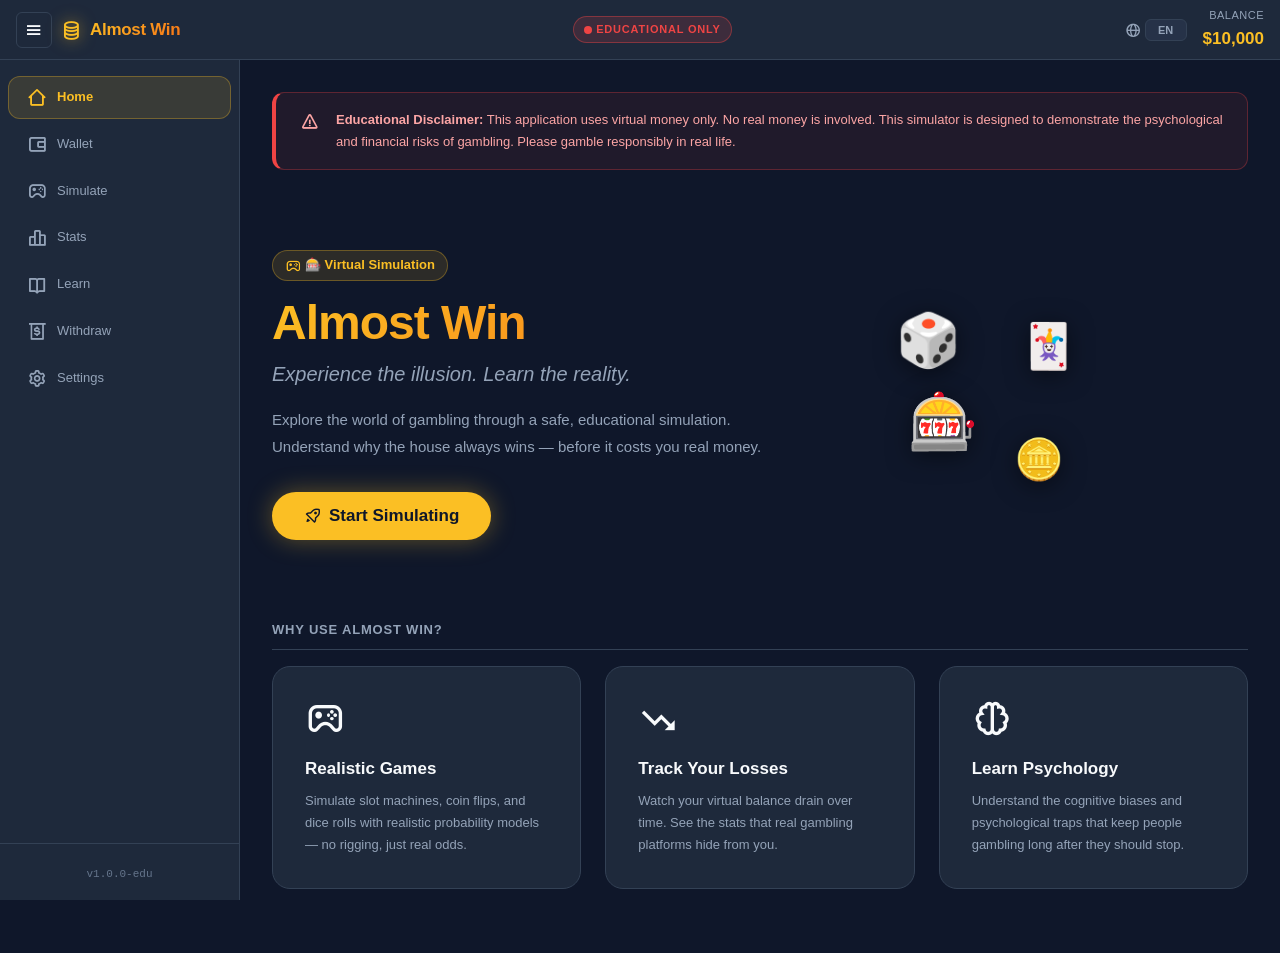
==== commit b0e4ecfc: "New Feature : Language, Icon, Seperate Pages" ====
--- a/index.html
+++ b/index.html
@@ -3,768 +3,107 @@
 <head>
   <meta charset="UTF-8" />
   <meta name="viewport" content="width=device-width, initial-scale=1.0" />
-  <meta name="description" content="Almost Win - An educational web application simulating online gambling with virtual money to teach the reality of gambling." />
-  <title>Almost Won | Educational Gambling Simulator</title>
+  <meta name="description" content="Almost Win - Educational gambling simulator using virtual money." />
+  <title>Almost Win | Home</title>
   <link rel="stylesheet" href="css/style.css" />
+  <link rel="stylesheet" href="https://unpkg.com/boxicons@2.1.4/css/boxicons.min.css" />
 </head>
 <body>
 
-  <!-- ============================================================
-      TOP HEADER BAR
-  ============================================================ -->
-  <header class="top-header" role="banner">
-    <div class="header-left">
-      <!-- Sidebar toggle button (mobile / collapse) -->
-      <button class="sidebar-toggle" id="sidebarToggle" aria-label="Toggle sidebar navigation">
-        <span class="hamburger-icon">&#9776;</span>
-      </button>
-      <!-- App Logo + Name -->
-      <div class="app-logo">
-        <span class="logo-icon" aria-hidden="true">🎰</span>
-        <span class="logo-text">Almost Won</span>
-      </div>
-    </div>
-    <div class="header-center">
-      <!-- Pulsing educational badge -->
-      <span class="edu-badge" role="status" aria-label="This is an educational application only">
-        <span class="pulse-dot" aria-hidden="true"></span>
-        EDUCATIONAL ONLY
-      </span>
-    </div>
-    <div class="header-right">
-      <!-- Current balance display -->
-      <div class="header-balance" aria-live="polite" aria-label="Current virtual balance">
-        <span class="balance-label">Balance</span>
-        <span class="balance-amount" id="headerBalance">$10,000</span>
-      </div>
-    </div>
-  </header>
+  <!-- Layout mounts (filled by layout.js) -->
+  <div id="headerMount"></div>
 
-  <!-- ============================================================
-      MAIN LAYOUT WRAPPER
-  ============================================================ -->
   <div class="layout-wrapper">
+    <div id="sidebarMount"></div>
 
-    <!-- ============================================================
-        LEFT SIDEBAR NAVIGATION
-    ============================================================ -->
-    <aside class="sidebar" id="sidebar" role="navigation" aria-label="Main navigation">
-      <nav class="sidebar-nav">
-        <ul class="nav-list" role="list">
-
-          <li class="nav-item">
-            <button class="nav-btn active" data-section="home" aria-label="Navigate to Home page">
-              <span class="nav-icon" aria-hidden="true">🏠</span>
-              <span class="nav-label">Home</span>
-            </button>
-          </li>
-
-          <li class="nav-item">
-            <button class="nav-btn" data-section="wallet" aria-label="Navigate to Virtual Wallet">
-              <span class="nav-icon" aria-hidden="true">💰</span>
-              <span class="nav-label">Wallet</span>
-            </button>
-          </li>
-
-          <li class="nav-item">
-            <button class="nav-btn" data-section="simulation" aria-label="Navigate to Game Simulations">
-              <span class="nav-icon" aria-hidden="true">🎮</span>
-              <span class="nav-label">Simulate</span>
-            </button>
-          </li>
-
-          <li class="nav-item">
-            <button class="nav-btn" data-section="statistics" aria-label="Navigate to Statistics Dashboard">
-              <span class="nav-icon" aria-hidden="true">📊</span>
-              <span class="nav-label">Stats</span>
-            </button>
-          </li>
-
-          <li class="nav-item">
-            <button class="nav-btn" data-section="education" aria-label="Navigate to Educational Summary">
-              <span class="nav-icon" aria-hidden="true">📚</span>
-              <span class="nav-label">Learn</span>
-            </button>
-          </li>
-
-          <li class="nav-item">
-            <button class="nav-btn" data-section="withdraw" aria-label="Navigate to Withdraw Simulation">
-              <span class="nav-icon" aria-hidden="true">💸</span>
-              <span class="nav-label">Withdraw</span>
-            </button>
-          </li>
-
-          <li class="nav-item">
-            <button class="nav-btn" data-section="settings" aria-label="Navigate to Settings">
-              <span class="nav-icon" aria-hidden="true">⚙️</span>
-              <span class="nav-label">Settings</span>
-            </button>
-          </li>
-
-        </ul>
-      </nav>
-      <!-- Sidebar footer -->
-      <div class="sidebar-footer">
-        <span class="version-label">v1.0.0-edu</span>
-      </div>
-    </aside>
-
-    <!-- ============================================================
-        MAIN CONTENT AREA
-    ============================================================ -->
     <main class="main-content" id="mainContent" role="main">
 
-      <!-- ========================================================
-          SECTION 1: HOME PAGE
-      ======================================================== -->
-      <section class="page-section active" id="section-home" aria-labelledby="home-heading">
+      <!-- Educational Disclaimer Banner -->
+      <div class="disclaimer-banner" role="alert">
+        <i class="bx bx-error disclaimer-icon" aria-hidden="true"></i>
+        <p>
+          <strong data-i18n="disclaimerStrong">Educational Disclaimer:</strong>
+          <span data-i18n="disclaimerText"> This application uses virtual money only.
+          No real money is involved. This simulator is designed to demonstrate the psychological
+          and financial risks of gambling. Please gamble responsibly in real life.</span>
+        </p>
+      </div>
 
-        <!-- Educational Disclaimer Banner -->
-        <div class="disclaimer-banner" role="alert">
-          <span class="disclaimer-icon" aria-hidden="true">⚠️</span>
-          <p>
-            <strong>Educational Disclaimer:</strong> This application uses virtual money only.
-            No real money is involved. This simulator is designed to demonstrate the psychological
-            and financial risks of gambling. Please gamble responsibly in real life.
+      <!-- Hero Section -->
+      <section class="hero-section" aria-labelledby="home-heading">
+        <div class="hero-content">
+          <div class="hero-badge">
+            <i class="bx bx-joystick" aria-hidden="true"></i>
+            <span data-i18n="heroBadge">🎰 Virtual Simulation</span>
+          </div>
+          <h1 class="hero-title" id="home-heading" data-i18n="heroTitle">Almost Win</h1>
+          <p class="hero-tagline" data-i18n="heroTagline">Experience the illusion. Learn the reality.</p>
+          <p class="hero-description" data-i18n="heroDesc">
+            Explore the world of gambling through a safe, educational simulation.
+            Understand why the house always wins — before it costs you real money.
           </p>
+          <button class="btn btn-primary btn-glow" id="ctaButton">
+            <i class="bx bx-rocket" aria-hidden="true"></i>
+            <span data-i18n="ctaButton">Start Simulating</span>
+          </button>
         </div>
-
-        <!-- Hero Section -->
-        <div class="hero-section">
-          <div class="hero-content">
-            <div class="hero-badge" aria-hidden="true">🎰 Virtual Simulation</div>
-            <h1 class="hero-title" id="home-heading">Almost Won</h1>
-            <p class="hero-tagline">Experience the illusion. Learn the reality.</p>
-            <p class="hero-description">
-              Explore the world of gambling through a safe, educational simulation.
-              Understand why the house always wins — before it costs you real money.
-            </p>
-            <button class="btn btn-primary btn-glow" id="ctaButton" aria-label="Start the gambling simulation">
-              <span aria-hidden="true">🚀</span> Start Simulating
-            </button>
-          </div>
-          <div class="hero-visual" aria-hidden="true">
-            <div class="hero-emoji-stack">
-              <span class="floating-emoji e1">🎲</span>
-              <span class="floating-emoji e2">🃏</span>
-              <span class="floating-emoji e3">🎰</span>
-              <span class="floating-emoji e4">🪙</span>
-            </div>
+        <div class="hero-visual" aria-hidden="true">
+          <div class="hero-emoji-stack">
+            <span class="floating-emoji e1">🎲</span>
+            <span class="floating-emoji e2">🃏</span>
+            <span class="floating-emoji e3">🎰</span>
+            <span class="floating-emoji e4">🪙</span>
           </div>
         </div>
-
-        <!-- Feature Cards Grid -->
-        <div class="section-label">Why Use Almost Won?</div>
-        <div class="cards-grid three-col">
-
-          <article class="feature-card" aria-label="Realistic Games feature">
-            <div class="card-icon" aria-hidden="true">🎮</div>
-            <h3 class="card-title">Realistic Games</h3>
-            <p class="card-desc">
-              Simulate slot machines, coin flips, and dice rolls with realistic
-              probability models — no rigging, just real odds.
-            </p>
-          </article>
-
-          <article class="feature-card" aria-label="Track Your Losses feature">
-            <div class="card-icon" aria-hidden="true">📉</div>
-            <h3 class="card-title">Track Your Losses</h3>
-            <p class="card-desc">
-              Watch your virtual balance drain over time. See the stats that
-              real gambling platforms hide from you.
-            </p>
-          </article>
-
-          <article class="feature-card" aria-label="Learn Psychology feature">
-            <div class="card-icon" aria-hidden="true">🧠</div>
-            <h3 class="card-title">Learn Psychology</h3>
-            <p class="card-desc">
-              Understand the cognitive biases and psychological traps that keep
-              people gambling long after they should stop.
-            </p>
-          </article>
-
-        </div>
-
       </section>
 
-      <!-- ========================================================
-          SECTION 2: VIRTUAL WALLET
-      ======================================================== -->
-      <section class="page-section" id="section-wallet" aria-labelledby="wallet-heading">
+      <!-- Feature Cards -->
+      <div class="section-label" data-i18n="whyLabel">Why Use Almost Win?</div>
+      <div class="cards-grid three-col">
 
-        <div class="section-header">
-          <h2 class="section-title" id="wallet-heading">
-            <span aria-hidden="true">💰</span> Virtual Wallet
-          </h2>
-          <p class="section-subtitle">Your virtual funds — no real money involved.</p>
-        </div>
+        <article class="feature-card">
+          <i class="bx bx-joystick card-icon" aria-hidden="true"></i>
+          <h3 class="card-title" data-i18n="feat1Title">Realistic Games</h3>
+          <p class="card-desc" data-i18n="feat1Desc">
+            Simulate slot machines, coin flips, and dice rolls with realistic
+            probability models — no rigging, just real odds.
+          </p>
+        </article>
 
-        <!-- Balance Card -->
-        <div class="wallet-balance-card">
-          <div class="balance-card-label">Current Balance</div>
-          <div class="balance-card-amount" id="walletBalance" aria-live="polite" aria-label="Current wallet balance">
-            $10,000
-          </div>
-          <div class="wallet-actions">
-            <button class="btn btn-secondary" id="addFundsBtn" aria-label="Add one thousand virtual dollars to wallet">
-              <span aria-hidden="true">➕</span> Add $1,000
-            </button>
-            <button class="btn btn-danger-outline" id="resetWalletBtn" aria-label="Reset wallet to ten thousand dollars">
-              <span aria-hidden="true">🔄</span> Reset Wallet
-            </button>
-          </div>
-        </div>
+        <article class="feature-card">
+          <i class="bx bx-trending-down card-icon" aria-hidden="true"></i>
+          <h3 class="card-title" data-i18n="feat2Title">Track Your Losses</h3>
+          <p class="card-desc" data-i18n="feat2Desc">
+            Watch your virtual balance drain over time. See the stats that
+            real gambling platforms hide from you.
+          </p>
+        </article>
 
-        <!-- Transaction History -->
-        <div class="section-label">Transaction History</div>
-        <div class="transaction-list" id="transactionList" role="log" aria-label="Transaction history" aria-live="polite">
-          <!-- Transactions injected by JS -->
-          <div class="empty-state" id="emptyTransactions">
-            <span aria-hidden="true">📋</span>
-            <p>No transactions yet. Add funds or play a game to see history.</p>
-          </div>
-        </div>
+        <article class="feature-card">
+          <i class="bx bx-brain card-icon" aria-hidden="true"></i>
+          <h3 class="card-title" data-i18n="feat3Title">Learn Psychology</h3>
+          <p class="card-desc" data-i18n="feat3Desc">
+            Understand the cognitive biases and psychological traps that keep
+            people gambling long after they should stop.
+          </p>
+        </article>
 
-      </section>
-
-      <!-- ========================================================
-          SECTION 3: SIMULATION PAGE
-      ======================================================== -->
-      <section class="page-section" id="section-simulation" aria-labelledby="simulation-heading">
-
-        <div class="section-header">
-          <h2 class="section-title" id="simulation-heading">
-            <span aria-hidden="true">🎮</span> Game Simulations
-          </h2>
-          <p class="section-subtitle">Choose a game to simulate. All outcomes use real probability.</p>
-        </div>
-
-        <!-- Disclaimer inside simulation -->
-        <div class="info-banner">
-          <span aria-hidden="true">ℹ️</span>
-          These games simulate real gambling odds. The house edge is built in — just like real casinos.
-        </div>
-
-        <!-- Game Cards Grid -->
-        <div class="cards-grid three-col">
-
-          <article class="game-card" aria-label="Slot Machine game">
-            <div class="game-card-icon" aria-hidden="true">🎰</div>
-            <h3 class="game-card-title">Slot Machine</h3>
-            <p class="game-card-desc">
-              Spin the reels and try your luck. With a typical RTP of 85–95%,
-              the house keeps 5–15% of every spin.
-            </p>
-            <div class="game-card-stats">
-              <span class="stat-pill danger">House Edge: ~8%</span>
-              <span class="stat-pill">RTP: 92%</span>
-            </div>
-            <button class="btn btn-primary" data-game="slots" aria-label="Play Slot Machine simulation">
-              <span aria-hidden="true">▶️</span> Play
-            </button>
-          </article>
-
-          <article class="game-card" aria-label="Coin Flip game">
-            <div class="game-card-icon" aria-hidden="true">🪙</div>
-            <h3 class="game-card-title">Coin Flip</h3>
-            <p class="game-card-desc">
-              Seems like 50/50 odds — but the house takes a cut on every bet,
-              making it mathematically impossible to win long-term.
-            </p>
-            <div class="game-card-stats">
-              <span class="stat-pill danger">House Edge: ~2.7%</span>
-              <span class="stat-pill">Odds: 48.65%</span>
-            </div>
-            <button class="btn btn-primary" data-game="coinflip" aria-label="Play Coin Flip simulation">
-              <span aria-hidden="true">▶️</span> Play
-            </button>
-          </article>
-
-          <article class="game-card" aria-label="Dice Roll game">
-            <div class="game-card-icon" aria-hidden="true">🎲</div>
-            <h3 class="game-card-title">Dice Roll</h3>
-            <p class="game-card-desc">
-              Roll the dice and beat the dealer. Even with correct odds,
-              the house always tilts the math in their favor.
-            </p>
-            <div class="game-card-stats">
-              <span class="stat-pill danger">House Edge: ~1.4%</span>
-              <span class="stat-pill">Bet Types: 6</span>
-            </div>
-            <button class="btn btn-primary" data-game="dice" aria-label="Play Dice Roll simulation">
-              <span aria-hidden="true">▶️</span> Play
-            </button>
-          </article>
-
-        </div>
-
-      </section>
-
-      <!-- ========================================================
-          SECTION 4: STATISTICS DASHBOARD
-      ======================================================== -->
-      <section class="page-section" id="section-statistics" aria-labelledby="stats-heading">
-
-        <div class="section-header">
-          <h2 class="section-title" id="stats-heading">
-            <span aria-hidden="true">📊</span> Statistics Dashboard
-          </h2>
-          <p class="section-subtitle">Your gambling simulation performance at a glance.</p>
-        </div>
-
-        <!-- Main Stats Cards -->
-        <div class="cards-grid four-col">
-
-          <div class="stat-card" aria-label="Total amount wagered">
-            <div class="stat-card-icon" aria-hidden="true">💵</div>
-            <div class="stat-card-value" id="statTotalWagered" aria-live="polite">$0</div>
-            <div class="stat-card-label">Total Wagered</div>
-          </div>
-
-          <div class="stat-card danger-card" aria-label="Total amount lost">
-            <div class="stat-card-icon" aria-hidden="true">📉</div>
-            <div class="stat-card-value" id="statTotalLost" aria-live="polite">$0</div>
-            <div class="stat-card-label">Total Lost</div>
-          </div>
-
-          <div class="stat-card" aria-label="Win rate percentage">
-            <div class="stat-card-icon" aria-hidden="true">🎯</div>
-            <div class="stat-card-value" id="statWinRate" aria-live="polite">0%</div>
-            <div class="stat-card-label">Win Rate</div>
-          </div>
-
-          <div class="stat-card" aria-label="Number of sessions played">
-            <div class="stat-card-icon" aria-hidden="true">🕹️</div>
-            <div class="stat-card-value" id="statSessions" aria-live="polite">0</div>
-            <div class="stat-card-label">Sessions Played</div>
-          </div>
-
-        </div>
-
-        <!-- Biggest Win / Biggest Loss -->
-        <div class="cards-grid two-col">
-
-          <div class="stat-card highlight-win" aria-label="Biggest single win">
-            <div class="stat-card-icon" aria-hidden="true">🏆</div>
-            <div class="stat-card-value" id="statBiggestWin" aria-live="polite">$0</div>
-            <div class="stat-card-label">Biggest Win</div>
-          </div>
-
-          <div class="stat-card highlight-loss" aria-label="Biggest single loss">
-            <div class="stat-card-icon" aria-hidden="true">💀</div>
-            <div class="stat-card-value" id="statBiggestLoss" aria-live="polite">$0</div>
-            <div class="stat-card-label">Biggest Loss</div>
-          </div>
-
-        </div>
-
-        <!-- Loss Chart Placeholder -->
-        <div class="section-label">Loss Over Time</div>
-        <div class="chart-placeholder" role="img" aria-label="Loss chart placeholder - not yet implemented">
-          <div class="chart-placeholder-inner">
-            <span class="chart-icon" aria-hidden="true">📈</span>
-            <p class="chart-label">Loss Chart — Coming Soon</p>
-            <p class="chart-sublabel">
-              This chart will visualize your cumulative losses over each session,
-              demonstrating the inevitable downward trend.
-            </p>
-          </div>
-        </div>
-
-      </section>
-
-      <!-- ========================================================
-          SECTION 5: EDUCATIONAL SUMMARY
-      ======================================================== -->
-      <section class="page-section" id="section-education" aria-labelledby="education-heading">
-
-        <div class="section-header">
-          <h2 class="section-title" id="education-heading">
-            <span aria-hidden="true">📚</span> Educational Summary
-          </h2>
-          <p class="section-subtitle">
-            Understanding these concepts could save you thousands of real dollars.
-          </p>
-        </div>
-
-        <!-- Educational Cards -->
-        <div class="cards-grid three-col">
-
-          <article class="edu-card" aria-label="The House Always Wins educational card">
-            <div class="edu-card-icon" aria-hidden="true">🏛️</div>
-            <h3 class="edu-card-title">The House Always Wins</h3>
-            <div class="edu-card-tag">House Edge</div>
-            <p class="edu-card-body">
-              Every casino game is mathematically designed so the house keeps a percentage
-              of every bet — this is called the "house edge." Over thousands of bets,
-              this edge guarantees the casino makes money, even if individual players
-              occasionally win. No strategy can overcome a negative expected value.
-            </p>
-            <div class="edu-card-stat">
-              <span>Average House Edge: </span>
-              <span class="edu-stat-value danger-text">2% – 15%</span>
-            </div>
-          </article>
-
-          <article class="edu-card" aria-label="Gambler's Fallacy educational card">
-            <div class="edu-card-icon" aria-hidden="true">🧠</div>
-            <h3 class="edu-card-title">Gambler's Fallacy</h3>
-            <div class="edu-card-tag">Psychology</div>
-            <p class="edu-card-body">
-              The Gambler's Fallacy is the mistaken belief that past random events
-              influence future ones. If a coin lands heads 10 times in a row,
-              people believe tails is "due" — but each flip is completely independent.
-              Casinos exploit this thinking to keep players betting on "hot streaks"
-              and "cold streaks" that don't actually exist.
-            </p>
-            <div class="edu-card-stat">
-              <span>Reality: </span>
-              <span class="edu-stat-value accent-text">Each event is independent</span>
-            </div>
-          </article>
-
-          <article class="edu-card" aria-label="Sunk Cost Trap educational card">
-            <div class="edu-card-icon" aria-hidden="true">🕳️</div>
-            <h3 class="edu-card-title">Sunk Cost Trap</h3>
-            <div class="edu-card-tag">Behavioral Economics</div>
-            <p class="edu-card-body">
-              The Sunk Cost Fallacy makes people continue a losing behavior because
-              they've already invested money or time. "I've lost $500, I need to win
-              it back" — this thinking leads to chasing losses and spiraling deeper
-              into debt. In gambling, money already lost is gone; continuing to play
-              only increases expected losses.
-            </p>
-            <div class="edu-card-stat">
-              <span>Outcome: </span>
-              <span class="edu-stat-value danger-text">Deeper losses guaranteed</span>
-            </div>
-          </article>
-
-        </div>
-
-        <!-- Additional info box -->
-        <div class="info-box" role="note">
-          <span class="info-box-icon" aria-hidden="true">💡</span>
-          <div>
-            <strong>Remember:</strong> The best gambling strategy is not to gamble.
-            If you or someone you know has a gambling problem, contact the
-            National Problem Gambling Helpline: <strong>1-800-522-4700</strong>.
-          </div>
-        </div>
-
-      </section>
-
-      <!-- ========================================================
-          SECTION 6: WITHDRAW SIMULATION
-      ======================================================== -->
-      <section class="page-section" id="section-withdraw" aria-labelledby="withdraw-heading">
-
-        <div class="section-header">
-          <h2 class="section-title" id="withdraw-heading">
-            <span aria-hidden="true">💸</span> Withdraw Simulation
-          </h2>
-          <p class="section-subtitle">Experience the frustrating reality of casino withdrawals.</p>
-        </div>
-
-        <div class="two-col-layout">
-
-          <!-- Withdraw Form -->
-          <div class="withdraw-form-card">
-            <h3 class="form-card-title">Request Withdrawal</h3>
-            <p class="form-card-subtitle">
-              Available balance: <span id="withdrawAvailable" aria-live="polite">$10,000</span>
-            </p>
-
-            <form class="withdraw-form" id="withdrawForm" novalidate>
-
-              <div class="form-group">
-                <label for="withdrawAmount" class="form-label">
-                  Withdrawal Amount (USD)
-                </label>
-                <div class="input-wrapper">
-                  <span class="input-prefix" aria-hidden="true">$</span>
-                  <input
-                    type="number"
-                    id="withdrawAmount"
-                    class="form-input"
-                    placeholder="Enter amount..."
-                    min="1"
-                    step="1"
-                    aria-describedby="withdrawHint withdrawError"
-                  />
-                </div>
-                <p class="form-hint" id="withdrawHint">
-                  Minimum withdrawal: $1. Maximum: your current balance.
-                </p>
-                <p class="form-error hidden" id="withdrawError" role="alert" aria-live="assertive"></p>
-              </div>
-
-              <button type="submit" class="btn btn-primary btn-full" aria-label="Submit withdrawal request">
-                <span aria-hidden="true">💸</span> Request Withdrawal
-              </button>
-
-            </form>
-          </div>
-
-          <!-- Reality Check Box -->
-          <div class="reality-check-card">
-            <div class="reality-check-header">
-              <span class="reality-icon" aria-hidden="true">🚨</span>
-              <h3 class="reality-title">Reality Check</h3>
-            </div>
-            <p class="reality-intro">
-              In real online gambling platforms, withdrawals are rarely this simple.
-              Here's what actually happens:
-            </p>
-            <ul class="reality-list" role="list">
-              <li>
-                <span class="reality-bullet" aria-hidden="true">❌</span>
-                <div>
-                  <strong>Identity Verification:</strong> You must submit government ID,
-                  proof of address, and sometimes a selfie — a process that can take
-                  days or weeks.
-                </div>
-              </li>
-              <li>
-                <span class="reality-bullet" aria-hidden="true">❌</span>
-                <div>
-                  <strong>Wagering Requirements:</strong> Most bonuses come with
-                  30–50× wagering requirements. You must bet that amount before
-                  withdrawing any bonus money.
-                </div>
-              </li>
-              <li>
-                <span class="reality-bullet" aria-hidden="true">❌</span>
-                <div>
-                  <strong>Withdrawal Limits:</strong> Many casinos cap daily or weekly
-                  withdrawals at $500–$2,000, trapping large winnings in your account.
-                </div>
-              </li>
-              <li>
-                <span class="reality-bullet" aria-hidden="true">❌</span>
-                <div>
-                  <strong>Account Closure Risk:</strong> Consistently winning players
-                  often find their accounts suspended or closed without explanation.
-                </div>
-              </li>
-            </ul>
-            <div class="reality-footer">
-              <span aria-hidden="true">⚠️</span>
-              The house controls your money. Getting it back is harder than losing it.
-            </div>
-          </div>
-
-        </div>
-
-      </section>
-
-      <!-- ========================================================
-          SECTION 7: SETTINGS
-      ======================================================== -->
-      <section class="page-section" id="section-settings" aria-labelledby="settings-heading">
-
-        <div class="section-header">
-          <h2 class="section-title" id="settings-heading">
-            <span aria-hidden="true">⚙️</span> Settings
-          </h2>
-          <p class="section-subtitle">Customize your Almost Won experience.</p>
-        </div>
-
-        <!-- Settings Cards -->
-        <div class="settings-list">
-
-          <!-- Sound Effects Toggle -->
-          <div class="settings-item">
-            <div class="settings-item-info">
-              <div class="settings-item-icon" aria-hidden="true">🔊</div>
-              <div>
-                <div class="settings-item-title">Sound Effects</div>
-                <div class="settings-item-desc">
-                  Enable or disable audio feedback for game events and interactions.
-                </div>
-              </div>
-            </div>
-            <label class="toggle-switch" aria-label="Toggle sound effects">
-              <input type="checkbox" id="soundToggle" role="switch" aria-checked="false" />
-              <span class="toggle-slider" aria-hidden="true"></span>
-            </label>
-          </div>
-
-          <!-- Animations Toggle -->
-          <div class="settings-item">
-            <div class="settings-item-info">
-              <div class="settings-item-icon" aria-hidden="true">✨</div>
-              <div>
-                <div class="settings-item-title">Animations</div>
-                <div class="settings-item-desc">
-                  Enable or disable UI animations and transitions. Disable for better performance.
-                </div>
-              </div>
-            </div>
-            <label class="toggle-switch" aria-label="Toggle animations">
-              <input type="checkbox" id="animationsToggle" role="switch" aria-checked="true" checked />
-              <span class="toggle-slider" aria-hidden="true"></span>
-            </label>
-          </div>
-
-          <!-- App Version Info -->
-          <div class="settings-item">
-            <div class="settings-item-info">
-              <div class="settings-item-icon" aria-hidden="true">ℹ️</div>
-              <div>
-                <div class="settings-item-title">App Version</div>
-                <div class="settings-item-desc">Current release of Almost Won.</div>
-              </div>
-            </div>
-            <span class="settings-value-badge">v1.0.0-edu</span>
-          </div>
-
-        </div>
-
-        <!-- Danger Zone -->
-        <div class="section-label danger-label">Danger Zone</div>
-        <div class="danger-zone-card">
-          <div class="danger-zone-info">
-            <span aria-hidden="true">⚠️</span>
-            <div>
-              <strong>Reset All Data</strong>
-              <p>This will permanently clear all wallet data, transaction history, statistics, and settings from your browser. This action cannot be undone.</p>
-            </div>
-          </div>
-          <button class="btn btn-danger" id="resetAllDataBtn" aria-label="Reset all application data">
-            <span aria-hidden="true">🗑️</span> Reset All Data
-          </button>
-        </div>
-
-      </section>
+      </div>
 
     </main>
-    <!-- end main-content -->
-
-  </div>
-  <!-- end layout-wrapper -->
-
-  <!-- ============================================================
-      MODAL: GAME COMING SOON
-  ============================================================ -->
-  <div class="modal-overlay hidden" id="gameModal" role="dialog" aria-modal="true" aria-labelledby="gameModalTitle">
-    <div class="modal-box">
-      <button class="modal-close-btn" id="closeGameModal" aria-label="Close modal">
-        <span aria-hidden="true">✕</span>
-      </button>
-      <div class="modal-icon" aria-hidden="true">🎮</div>
-      <h2 class="modal-title" id="gameModalTitle">Game Coming Soon</h2>
-      <p class="modal-body" id="gameModalBody">
-        The game logic for <strong id="gameModalGameName">this game</strong> is not yet implemented.
-        This is a UI prototype demonstrating the structure of the application.
-      </p>
-      <div class="modal-info-box">
-        <span aria-hidden="true">💡</span>
-        In a full implementation, this game would use real probability models
-        with a built-in house edge — demonstrating why gambling is mathematically
-        designed for you to lose over time.
-      </div>
-      <button class="btn btn-primary" id="gameModalOkBtn" aria-label="Close game modal">
-        Got it
-      </button>
-    </div>
   </div>
 
-  <!-- ============================================================
-      MODAL: WITHDRAW FRICTION
-  ============================================================ -->
-  <div class="modal-overlay hidden" id="withdrawModal" role="dialog" aria-modal="true" aria-labelledby="withdrawModalTitle">
-    <div class="modal-box">
-      <button class="modal-close-btn" id="closeWithdrawModal" aria-label="Close withdrawal modal">
-        <span aria-hidden="true">✕</span>
-      </button>
-      <div class="modal-icon" aria-hidden="true">🚧</div>
-      <h2 class="modal-title" id="withdrawModalTitle">Withdrawal Under Review</h2>
-      <p class="modal-body">
-        Your withdrawal of <strong id="withdrawModalAmount">$0</strong> has been submitted
-        and is now <strong>"under review."</strong>
-      </p>
-      <div class="modal-timeline">
-        <div class="timeline-item active">
-          <span class="tl-dot" aria-hidden="true">✅</span>
-          <div><strong>Submitted</strong> — Request received</div>
-        </div>
-        <div class="timeline-item">
-          <span class="tl-dot pending" aria-hidden="true">⏳</span>
-          <div><strong>Identity Verification</strong> — Awaiting documents (2–5 days)</div>
-        </div>
-        <div class="timeline-item">
-          <span class="tl-dot pending" aria-hidden="true">⏳</span>
-          <div><strong>Compliance Review</strong> — Anti-fraud check (1–3 days)</div>
-        </div>
-        <div class="timeline-item">
-          <span class="tl-dot pending" aria-hidden="true">⏳</span>
-          <div><strong>Payment Processing</strong> — Bank transfer (3–7 days)</div>
-        </div>
-      </div>
-      <p class="modal-disclaimer">
-        This is a simulation. In real gambling platforms, this process can take
-        up to <strong>2 weeks</strong> — and your request may be denied entirely.
-      </p>
-      <button class="btn btn-primary" id="withdrawModalOkBtn" aria-label="Close withdrawal modal">
-        Understood
-      </button>
-    </div>
-  </div>
+  <div id="tabBarMount"></div>
+  <div id="modalsMount"></div>
 
-  <!-- ============================================================
-      MODAL: CONFIRMATION (generic)
-  ============================================================ -->
-  <div class="modal-overlay hidden" id="confirmModal" role="dialog" aria-modal="true" aria-labelledby="confirmModalTitle">
-    <div class="modal-box modal-box-sm">
-      <div class="modal-icon" aria-hidden="true">⚠️</div>
-      <h2 class="modal-title" id="confirmModalTitle">Are you sure?</h2>
-      <p class="modal-body" id="confirmModalBody">This action cannot be undone.</p>
-      <div class="modal-actions">
-        <button class="btn btn-ghost" id="confirmModalCancel" aria-label="Cancel action">
-          Cancel
-        </button>
-        <button class="btn btn-danger" id="confirmModalConfirm" aria-label="Confirm action">
-          Confirm
-        </button>
-      </div>
-    </div>
-  </div>
-
-  <!-- ============================================================
-      TOAST NOTIFICATION CONTAINER
-  ============================================================ -->
-  <div class="toast-container" id="toastContainer" role="region" aria-label="Notifications" aria-live="polite">
-    <!-- Toasts injected by JS -->
-  </div>
-
-  <!-- ============================================================
-      MOBILE BOTTOM TAB BAR (shown on small screens)
-  ============================================================ -->
-  <nav class="bottom-tab-bar" role="navigation" aria-label="Mobile navigation">
-    <button class="tab-btn active" data-section="home" aria-label="Home">
-      <span class="tab-icon" aria-hidden="true">🏠</span>
-      <span class="tab-label">Home</span>
-    </button>
-    <button class="tab-btn" data-section="wallet" aria-label="Wallet">
-      <span class="tab-icon" aria-hidden="true">💰</span>
-      <span class="tab-label">Wallet</span>
-    </button>
-    <button class="tab-btn" data-section="simulation" aria-label="Simulate">
-      <span class="tab-icon" aria-hidden="true">🎮</span>
-      <span class="tab-label">Simulate</span>
-    </button>
-    <button class="tab-btn" data-section="education" aria-label="Learn">
-      <span class="tab-icon" aria-hidden="true">📚</span>
-      <span class="tab-label">Learn</span>
-    </button>
-    <button class="tab-btn" data-section="settings" aria-label="Settings">
-      <span class="tab-icon" aria-hidden="true">⚙️</span>
-      <span class="tab-label">Settings</span>
-    </button>
-  </nav>
-
+  <script src="js/i18n.js"></script>
+  <script src="js/shared.js"></script>
+  <script src="js/layout.js"></script>
   <script src="js/script.js"></script>
+  <script>
+    if (document.readyState === 'loading') {
+      document.addEventListener('DOMContentLoaded', initHome);
+    } else { initHome(); }
+  </script>
 </body>
 </html>
--- a/css/style.css
+++ b/css/style.css
@@ -1,5 +1,5 @@
 /* ================================================================
-  ALMOST WON — Educational Gambling Simulator
+  ALMOST WIN — Educational Gambling Simulator
   style.css — Main Stylesheet
   Version: 1.0.0-edu
    ================================================================ */
@@ -337,6 +337,7 @@
   font-size: var(--font-size-sm);
   font-weight: 500;
   text-align: left;
+  text-decoration: none;
   transition:
     background var(--transition-fast),
     color var(--transition-fast),
@@ -359,10 +360,12 @@
 }
 
 .nav-icon {
-  font-size: 18px;
   flex-shrink: 0;
   width: 24px;
   text-align: center;
+  display: inline-flex;
+  align-items: center;
+  justify-content: center;
 }
 
 .nav-label {
@@ -675,16 +678,8 @@
   max-width: 540px;
 }
 
-.hero-badge {
-  display: inline-block;
-  background: rgba(251,191,36,0.12);
-  border: 1px solid rgba(251,191,36,0.3);
-  color: var(--color-primary);
-  font-size: var(--font-size-sm);
-  font-weight: 600;
-  padding: 4px 12px;
-  border-radius: var(--radius-full);
-  margin-bottom: var(--space-md);
+.hero-badge-placeholder {
+  /* moved to section 32 */
 }
 
 .hero-title {
@@ -768,7 +763,6 @@
 }
 
 .card-icon {
-  font-size: 36px;
   margin-bottom: var(--space-md);
   display: block;
 }
@@ -950,7 +944,6 @@
 }
 
 .game-card-icon {
-  font-size: 48px;
   display: block;
 }
 
@@ -1121,7 +1114,6 @@
 }
 
 .edu-card-icon {
-  font-size: 40px;
   display: block;
   margin-bottom: var(--space-md);
 }
@@ -2043,3 +2035,279 @@
 .sidebar-overlay.active {
   display: block;
 }
+
+/* ----------------------------------------------------------------
+  29. BOXICONS — Icon Sizing Helpers
+  Boxicons uses <i class="bx bx-*"> elements. We ensure they
+  render at the right size in each context.
+   ---------------------------------------------------------------- */
+
+/* Generic icon size normalization */
+.bx {
+  line-height: 1;
+  vertical-align: middle;
+}
+
+/* Logo icon */
+.logo-icon.bx {
+  font-size: 22px;
+  color: var(--color-primary);
+  filter: drop-shadow(0 0 8px rgba(251,191,36,0.6));
+}
+
+/* Sidebar nav icon */
+.nav-icon.bx {
+  font-size: 20px;
+  flex-shrink: 0;
+  width: 24px;
+  text-align: center;
+  display: inline-block;
+}
+
+/* Bottom tab bar icon */
+.tab-icon.bx {
+  font-size: 20px;
+  display: block;
+}
+
+/* Feature/game/edu card icon */
+.card-icon.bx,
+.game-card-icon.bx,
+.edu-card-icon.bx {
+  font-size: 40px;
+  display: block;
+  margin-bottom: var(--space-md);
+}
+
+/* Stat card icon */
+.stat-card-icon.bx {
+  font-size: 32px;
+  display: block;
+  margin-bottom: var(--space-sm);
+}
+
+/* Chart icon */
+.chart-icon.bx {
+  font-size: 48px;
+  display: block;
+  margin-bottom: var(--space-md);
+  opacity: 0.5;
+}
+
+/* Toast icon */
+.toast-icon.bx {
+  font-size: 16px;
+  flex-shrink: 0;
+}
+
+/* Disclaimer / info banner icon */
+.disclaimer-icon.bx {
+  font-size: 20px;
+  flex-shrink: 0;
+  margin-top: 2px;
+}
+
+.info-box-icon.bx {
+  font-size: 20px;
+  flex-shrink: 0;
+}
+
+/* Modal icon (large, centered) */
+.modal-icon .bx {
+  font-size: 48px;
+}
+
+/* Reality check icons */
+.reality-icon.bx {
+  font-size: 26px;
+}
+
+.reality-bullet.bx {
+  font-size: 18px;
+  flex-shrink: 0;
+  margin-top: 2px;
+  color: var(--color-danger);
+}
+
+/* Timeline dot icons */
+.tl-dot.bx {
+  font-size: 18px;
+  flex-shrink: 0;
+}
+
+/* Settings item icon */
+.settings-item-icon.bx {
+  font-size: 24px;
+  flex-shrink: 0;
+  color: var(--color-text-muted);
+}
+
+/* Danger zone icon */
+.danger-zone-info > .bx {
+  font-size: 24px;
+  flex-shrink: 0;
+  color: var(--color-danger);
+  margin-top: 2px;
+}
+
+/* Hamburger / sidebar toggle icon */
+.sidebar-toggle .bx {
+  font-size: 20px;
+  pointer-events: none;
+}
+
+/* Empty state icon */
+.empty-state > .bx {
+  font-size: 36px;
+  color: var(--color-text-dim);
+  display: block;
+  margin-bottom: var(--space-sm);
+}
+
+/* ----------------------------------------------------------------
+  30. NAV-BTN AS ANCHOR TAG
+  The nav buttons are now <a> tags. Ensure they look identical
+  to the previous button-based nav items.
+   ---------------------------------------------------------------- */
+a.nav-btn {
+  text-decoration: none;
+}
+
+a.tab-btn {
+  text-decoration: none;
+}
+
+/* app-logo as anchor */
+a.app-logo {
+  text-decoration: none;
+}
+
+/* ----------------------------------------------------------------
+  31. LANGUAGE SWITCHER
+   ---------------------------------------------------------------- */
+
+/* In the header (compact dropdown) */
+.lang-switcher-header {
+  display: flex;
+  align-items: center;
+  gap: 4px;
+  margin-right: var(--space-md);
+}
+
+.lang-switcher-header > .bx {
+  font-size: 16px;
+  color: var(--color-text-muted);
+  flex-shrink: 0;
+}
+
+.lang-select {
+  background: var(--color-surface-2);
+  border: 1px solid var(--color-border);
+  border-radius: var(--radius-sm);
+  color: var(--color-text-muted);
+  font-family: var(--font-family);
+  font-size: var(--font-size-xs);
+  font-weight: 600;
+  padding: 4px 8px;
+  cursor: pointer;
+  transition: border-color var(--transition-fast), color var(--transition-fast);
+  appearance: none;
+  -webkit-appearance: none;
+  min-width: 42px;
+  text-align: center;
+}
+
+.lang-select:hover {
+  border-color: var(--color-primary);
+  color: var(--color-primary);
+}
+
+.lang-select:focus {
+  border-color: var(--color-primary);
+  outline: none;
+  box-shadow: 0 0 0 2px rgba(251,191,36,0.2);
+}
+
+/* Settings page language select — full-width variant */
+.settings-lang-select {
+  background: var(--color-bg);
+  border: 1px solid var(--color-border);
+  border-radius: var(--radius-md);
+  color: var(--color-text);
+  font-family: var(--font-family);
+  font-size: var(--font-size-sm);
+  padding: 8px 12px;
+  cursor: pointer;
+  min-width: 160px;
+  transition: border-color var(--transition-fast);
+}
+
+.settings-lang-select:hover {
+  border-color: var(--color-primary);
+}
+
+.settings-lang-select:focus {
+  border-color: var(--color-primary);
+  outline: none;
+  box-shadow: 0 0 0 3px rgba(251,191,36,0.15);
+}
+
+/* ----------------------------------------------------------------
+  32. HERO BADGE — Boxicons variant
+   ---------------------------------------------------------------- */
+.hero-badge {
+  display: inline-flex;
+  align-items: center;
+  gap: var(--space-xs);
+  background: rgba(251,191,36,0.12);
+  border: 1px solid rgba(251,191,36,0.3);
+  color: var(--color-primary);
+  font-size: var(--font-size-sm);
+  font-weight: 600;
+  padding: 4px 12px;
+  border-radius: var(--radius-full);
+  margin-bottom: var(--space-md);
+}
+
+.hero-badge .bx {
+  font-size: 16px;
+}
+
+/* ----------------------------------------------------------------
+  33. MULTI-PAGE: Active page indicator adjustments
+  Since navigation is now standard <a href> links, the .active
+  class is set server-side via injectLayout(). Ensure the
+  active link style is inherited by <a> elements.
+   ---------------------------------------------------------------- */
+a.nav-btn.active,
+a.nav-btn[aria-current="page"] {
+  background: rgba(251,191,36,0.12);
+  color: var(--color-primary);
+  border-color: rgba(251,191,36,0.3);
+  font-weight: 600;
+}
+
+a.tab-btn.active,
+a.tab-btn[aria-current="page"] {
+  color: var(--color-primary);
+}
+
+/* ----------------------------------------------------------------
+  34. RESPONSIVE adjustments for language switcher
+   ---------------------------------------------------------------- */
+@media (max-width: 768px) {
+  .lang-switcher-header {
+    margin-right: var(--space-sm);
+  }
+
+  .settings-lang-select {
+    min-width: 100%;
+  }
+}
+
+@media (max-width: 480px) {
+  /* Hide lang globe icon on very small screens, keep select */
+  .lang-switcher-header > .bx {
+    display: none;
+  }
+}
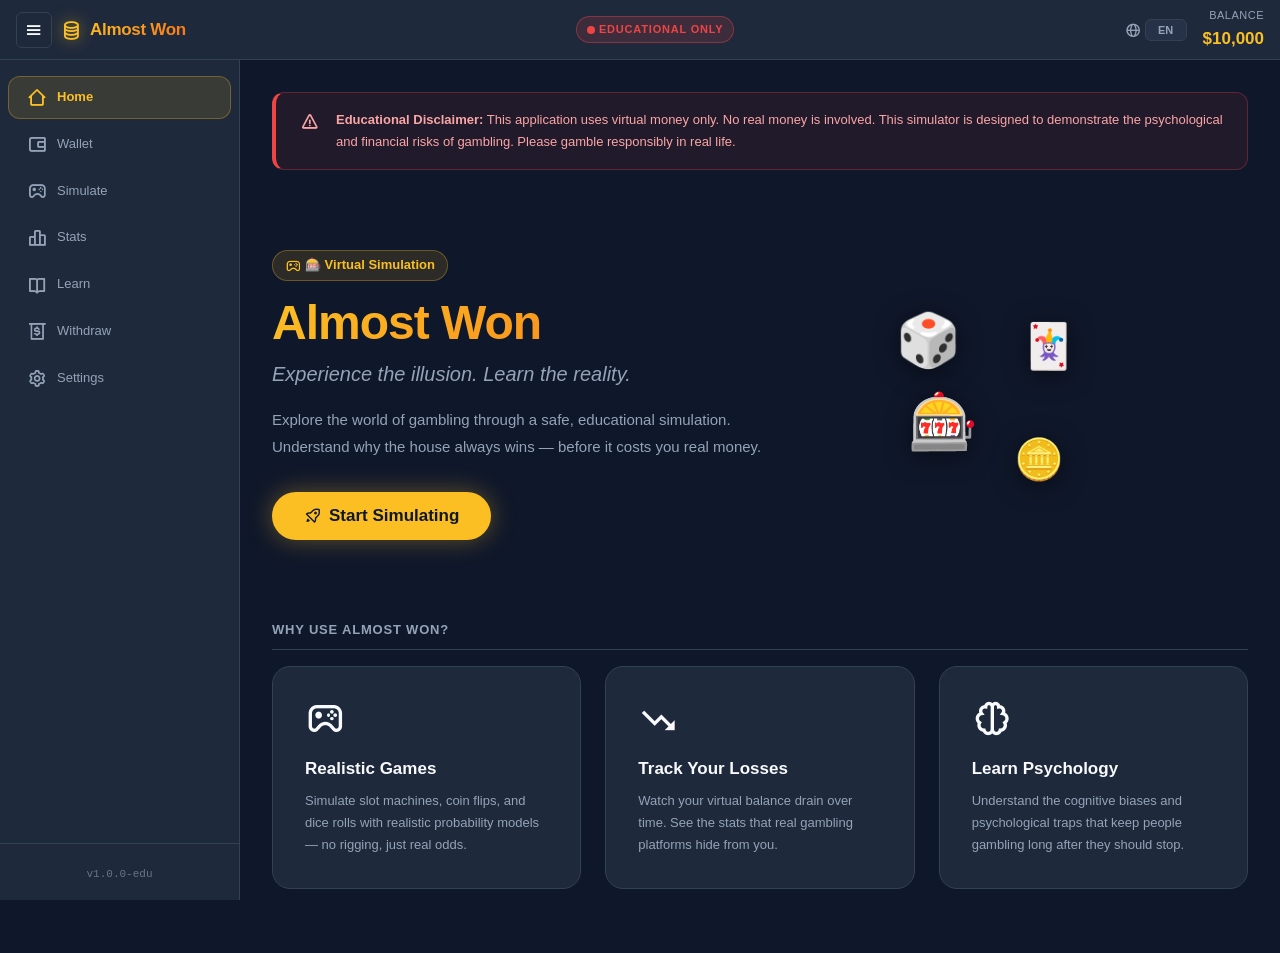
==== commit 0d20c3b6: "Engine System" ====
--- a/index.html
+++ b/index.html
@@ -3,8 +3,8 @@
 <head>
   <meta charset="UTF-8" />
   <meta name="viewport" content="width=device-width, initial-scale=1.0" />
-  <meta name="description" content="Almost Win - Educational gambling simulator using virtual money." />
-  <title>Almost Win | Home</title>
+  <meta name="description" content="Almost Won - Educational gambling simulator using virtual money." />
+  <title>Almost Won | Home</title>
   <link rel="stylesheet" href="css/style.css" />
   <link rel="stylesheet" href="https://unpkg.com/boxicons@2.1.4/css/boxicons.min.css" />
 </head>
@@ -36,7 +36,7 @@
             <i class="bx bx-joystick" aria-hidden="true"></i>
             <span data-i18n="heroBadge">🎰 Virtual Simulation</span>
           </div>
-          <h1 class="hero-title" id="home-heading" data-i18n="heroTitle">Almost Win</h1>
+          <h1 class="hero-title" id="home-heading" data-i18n="heroTitle">Almost Won</h1>
           <p class="hero-tagline" data-i18n="heroTagline">Experience the illusion. Learn the reality.</p>
           <p class="hero-description" data-i18n="heroDesc">
             Explore the world of gambling through a safe, educational simulation.
@@ -58,7 +58,7 @@
       </section>
 
       <!-- Feature Cards -->
-      <div class="section-label" data-i18n="whyLabel">Why Use Almost Win?</div>
+      <div class="section-label" data-i18n="whyLabel">Why Use Almost Won?</div>
       <div class="cards-grid three-col">
 
         <article class="feature-card">
@@ -97,6 +97,9 @@
   <div id="modalsMount"></div>
 
   <script src="js/i18n.js"></script>
+  <script src="js/state.js"></script>
+  <script src="js/engine.js"></script>
+  <script src="js/education.js"></script>
   <script src="js/shared.js"></script>
   <script src="js/layout.js"></script>
   <script src="js/script.js"></script>
--- a/css/style.css
+++ b/css/style.css
@@ -1,5 +1,5 @@
 /* ================================================================
-  ALMOST WIN — Educational Gambling Simulator
+  ALMOST WON — Educational Gambling Simulator
   style.css — Main Stylesheet
   Version: 1.0.0-edu
    ================================================================ */
@@ -2311,3 +2311,830 @@
     display: none;
   }
 }
+
+/* ================================================================
+  35. SLOT MACHINE LAYOUT
+   ================================================================ */
+.sim-layout {
+  display: grid;
+  grid-template-columns: 1fr 380px;
+  gap: var(--space-xl);
+  align-items: start;
+}
+
+/* ----------------------------------------------------------------
+  SLOT MACHINE PANEL
+   ---------------------------------------------------------------- */
+.slot-machine-panel {
+  background: var(--color-surface);
+  border: 1px solid var(--color-border);
+  border-radius: var(--radius-xl);
+  padding: var(--space-xl);
+  display: flex;
+  flex-direction: column;
+  gap: var(--space-lg);
+}
+
+.machine-header {
+  display: flex;
+  align-items: center;
+  justify-content: space-between;
+  flex-wrap: wrap;
+  gap: var(--space-sm);
+}
+
+.machine-title {
+  font-size: var(--font-size-lg);
+  font-weight: 700;
+  color: var(--color-text);
+  display: flex;
+  align-items: center;
+  gap: var(--space-sm);
+}
+
+.machine-rtp {
+  display: flex;
+  gap: var(--space-sm);
+}
+
+/* ----------------------------------------------------------------
+  REELS
+   ---------------------------------------------------------------- */
+.reels-container {
+  display: flex;
+  align-items: center;
+  justify-content: center;
+  gap: var(--space-sm);
+  background: var(--color-bg);
+  border: 2px solid var(--color-border);
+  border-radius: var(--radius-lg);
+  padding: var(--space-md);
+  position: relative;
+  overflow: hidden;
+  min-height: 120px;
+}
+
+/* Glow line overlay */
+.reels-container::after {
+  content: '';
+  position: absolute;
+  left: 0; right: 0;
+  top: 50%;
+  transform: translateY(-50%);
+  height: 82px;
+  border-top: 2px solid rgba(251,191,36,0.4);
+  border-bottom: 2px solid rgba(251,191,36,0.4);
+  pointer-events: none;
+  z-index: 2;
+}
+
+.reel-window {
+  width: 88px;
+  height: 80px;
+  overflow: hidden;
+  border-radius: var(--radius-md);
+  background: var(--color-surface-2);
+  border: 1px solid var(--color-border);
+  position: relative;
+  flex-shrink: 0;
+}
+
+.reel-track {
+  display: flex;
+  flex-direction: column;
+  will-change: transform;
+}
+
+.reel-symbol {
+  width: 88px;
+  height: 80px;
+  display: flex;
+  align-items: center;
+  justify-content: center;
+  font-size: 42px;
+  flex-shrink: 0;
+  user-select: none;
+}
+
+.reel-separator {
+  width: 2px;
+  height: 80px;
+  background: var(--color-border);
+  flex-shrink: 0;
+}
+
+/* ----------------------------------------------------------------
+  RESULT DISPLAY
+   ---------------------------------------------------------------- */
+.result-display {
+  text-align: center;
+  padding: var(--space-md);
+  border-radius: var(--radius-md);
+  background: var(--color-bg);
+  border: 1px solid var(--color-border);
+  min-height: 48px;
+  display: flex;
+  align-items: center;
+  justify-content: center;
+  transition: background var(--transition-normal), border-color var(--transition-normal);
+}
+
+.result-text {
+  font-size: var(--font-size-md);
+  font-weight: 700;
+  letter-spacing: 0.5px;
+  color: var(--color-text-muted);
+}
+
+.result-display.result-jackpot {
+  background: rgba(251,191,36,0.15);
+  border-color: var(--color-primary);
+  animation: jackpotPulse 0.6s ease 3;
+}
+.result-display.result-jackpot .result-text { color: var(--color-primary); font-size: var(--font-size-lg); }
+
+.result-display.result-bigwin {
+  background: rgba(249,115,22,0.12);
+  border-color: var(--color-accent);
+}
+.result-display.result-bigwin .result-text { color: var(--color-accent); }
+
+.result-display.result-win {
+  background: rgba(16,185,129,0.10);
+  border-color: var(--color-secondary);
+}
+.result-display.result-win .result-text { color: var(--color-secondary); }
+
+.result-display.result-partial {
+  background: rgba(16,185,129,0.06);
+  border-color: rgba(16,185,129,0.3);
+}
+.result-display.result-partial .result-text { color: var(--color-secondary); }
+
+.result-display.result-near {
+  background: rgba(249,115,22,0.07);
+  border-color: rgba(249,115,22,0.3);
+}
+.result-display.result-near .result-text { color: var(--color-accent); }
+
+.result-display.result-loss {
+  background: rgba(239,68,68,0.07);
+  border-color: rgba(239,68,68,0.3);
+}
+.result-display.result-loss .result-text { color: var(--color-danger); }
+
+@keyframes jackpotPulse {
+  0%,100% { box-shadow: none; }
+  50%      { box-shadow: 0 0 32px rgba(251,191,36,0.6); }
+}
+
+/* ----------------------------------------------------------------
+  BET CONTROLS
+   ---------------------------------------------------------------- */
+.bet-controls {
+  display: flex;
+  flex-direction: column;
+  gap: var(--space-sm);
+}
+
+.bet-label-row {
+  display: flex;
+  align-items: center;
+  justify-content: space-between;
+}
+
+.bet-label {
+  font-size: var(--font-size-sm);
+  font-weight: 600;
+  color: var(--color-text-muted);
+  text-transform: uppercase;
+  letter-spacing: 0.6px;
+}
+
+.bet-balance-mini {
+  font-size: var(--font-size-sm);
+  color: var(--color-text-muted);
+}
+
+.bet-presets {
+  display: flex;
+  gap: var(--space-xs);
+  flex-wrap: wrap;
+}
+
+.bet-preset-btn {
+  background: var(--color-surface-2);
+  border: 1px solid var(--color-border);
+  border-radius: var(--radius-sm);
+  color: var(--color-text-muted);
+  cursor: pointer;
+  font-family: var(--font-family);
+  font-size: var(--font-size-xs);
+  font-weight: 600;
+  padding: 5px 10px;
+  transition: all var(--transition-fast);
+  white-space: nowrap;
+}
+
+.bet-preset-btn:hover {
+  border-color: var(--color-primary);
+  color: var(--color-primary);
+  background: rgba(251,191,36,0.08);
+}
+
+.bet-preset-btn.active {
+  background: rgba(251,191,36,0.15);
+  border-color: var(--color-primary);
+  color: var(--color-primary);
+}
+
+.bet-max {
+  background: rgba(239,68,68,0.1);
+  border-color: rgba(239,68,68,0.3);
+  color: var(--color-danger);
+}
+
+.bet-max:hover, .bet-max.active {
+  background: rgba(239,68,68,0.2);
+  border-color: var(--color-danger);
+  color: var(--color-danger);
+}
+
+.bet-input-row {
+  display: flex;
+  gap: var(--space-sm);
+  align-items: center;
+}
+
+.bet-input-row .input-wrapper {
+  flex: 1;
+}
+
+.bet-warning {
+  font-size: var(--font-size-xs);
+  color: var(--color-danger);
+  font-weight: 500;
+  padding: var(--space-xs) var(--space-sm);
+  background: rgba(239,68,68,0.08);
+  border-radius: var(--radius-sm);
+  border: 1px solid rgba(239,68,68,0.2);
+}
+
+/* ----------------------------------------------------------------
+  SPIN BUTTON
+   ---------------------------------------------------------------- */
+.btn-spin {
+  width: 100%;
+  font-size: var(--font-size-lg);
+  font-weight: 800;
+  letter-spacing: 2px;
+  padding: 16px;
+  border-radius: var(--radius-lg);
+  box-shadow: var(--shadow-glow-primary);
+  transition: all var(--transition-fast);
+}
+
+.btn-spin:hover:not(:disabled) {
+  box-shadow: 0 0 40px rgba(251,191,36,0.55);
+  transform: translateY(-2px);
+}
+
+.btn-spin:disabled {
+  opacity: 0.45;
+  box-shadow: none;
+  cursor: not-allowed;
+  transform: none;
+}
+
+/* ----------------------------------------------------------------
+  QUICK ACTIONS ROW
+   ---------------------------------------------------------------- */
+.sim-quick-actions {
+  display: flex;
+  gap: var(--space-sm);
+  justify-content: center;
+  flex-wrap: wrap;
+}
+
+.btn-sm {
+  padding: 6px 14px;
+  font-size: var(--font-size-xs);
+  min-height: 34px;
+}
+
+/* ----------------------------------------------------------------
+  RIGHT PANEL
+   ---------------------------------------------------------------- */
+.sim-right-panel {
+  display: flex;
+  flex-direction: column;
+  gap: var(--space-lg);
+}
+
+/* ----------------------------------------------------------------
+  LIVE STATS
+   ---------------------------------------------------------------- */
+.live-stats-card {
+  background: var(--color-surface);
+  border: 1px solid var(--color-border);
+  border-radius: var(--radius-lg);
+  padding: var(--space-lg);
+}
+
+.live-stats-title {
+  font-size: var(--font-size-base);
+  font-weight: 700;
+  color: var(--color-text);
+  display: flex;
+  align-items: center;
+  gap: var(--space-sm);
+  margin-bottom: var(--space-md);
+}
+
+.live-stats-grid {
+  display: grid;
+  grid-template-columns: repeat(3, 1fr);
+  gap: var(--space-sm);
+}
+
+.live-stat {
+  display: flex;
+  flex-direction: column;
+  align-items: center;
+  gap: 2px;
+  padding: var(--space-sm);
+  background: var(--color-bg);
+  border-radius: var(--radius-sm);
+  border: 1px solid var(--color-border-dim);
+}
+
+.live-stat-val {
+  font-size: var(--font-size-base);
+  font-weight: 800;
+  color: var(--color-text);
+  font-variant-numeric: tabular-nums;
+}
+
+.live-stat-lbl {
+  font-size: 10px;
+  color: var(--color-text-dim);
+  text-transform: uppercase;
+  letter-spacing: 0.4px;
+}
+
+/* ----------------------------------------------------------------
+  EDUCATIONAL FEED
+   ---------------------------------------------------------------- */
+.edu-feed {
+  background: var(--color-surface);
+  border: 1px solid var(--color-border);
+  border-radius: var(--radius-lg);
+  padding: var(--space-lg);
+}
+
+.edu-feed-title {
+  font-size: var(--font-size-base);
+  font-weight: 700;
+  color: var(--color-text);
+  display: flex;
+  align-items: center;
+  gap: var(--space-sm);
+  margin-bottom: var(--space-md);
+}
+
+.edu-feed-content {
+  display: flex;
+  flex-direction: column;
+  gap: var(--space-sm);
+  max-height: 260px;
+  overflow-y: auto;
+  scrollbar-width: thin;
+}
+
+.edu-tip-card {
+  display: flex;
+  align-items: flex-start;
+  gap: var(--space-sm);
+  padding: var(--space-sm) var(--space-md);
+  border-radius: var(--radius-md);
+  font-size: var(--font-size-xs);
+  line-height: 1.6;
+  border: 1px solid transparent;
+  transition: opacity var(--transition-normal), transform var(--transition-normal);
+}
+
+.edu-tip-new {
+  opacity: 0;
+  transform: translateY(-8px);
+}
+
+.edu-tip-icon {
+  font-size: 16px;
+  flex-shrink: 0;
+  margin-top: 1px;
+}
+
+.edu-tip-card strong {
+  display: block;
+  margin-bottom: 2px;
+  font-size: var(--font-size-xs);
+}
+
+.edu-tip-info {
+  background: rgba(251,191,36,0.07);
+  border-color: rgba(251,191,36,0.2);
+  color: #FDE68A;
+}
+
+.edu-tip-warning {
+  background: rgba(249,115,22,0.08);
+  border-color: rgba(249,115,22,0.25);
+  color: #FED7AA;
+}
+
+.edu-tip-danger {
+  background: rgba(239,68,68,0.08);
+  border-color: rgba(239,68,68,0.25);
+  color: #FCA5A5;
+}
+
+.edu-tip-success {
+  background: rgba(16,185,129,0.08);
+  border-color: rgba(16,185,129,0.25);
+  color: #6EE7B7;
+}
+
+/* ----------------------------------------------------------------
+  SPIN HISTORY
+   ---------------------------------------------------------------- */
+.spin-history-card {
+  background: var(--color-surface);
+  border: 1px solid var(--color-border);
+  border-radius: var(--radius-lg);
+  padding: var(--space-lg);
+}
+
+.spin-history-title {
+  font-size: var(--font-size-base);
+  font-weight: 700;
+  color: var(--color-text);
+  display: flex;
+  align-items: center;
+  gap: var(--space-sm);
+  margin-bottom: var(--space-md);
+}
+
+.spin-history-list {
+  display: flex;
+  flex-direction: column;
+  gap: 4px;
+  max-height: 220px;
+  overflow-y: auto;
+  scrollbar-width: thin;
+}
+
+.spin-history-item {
+  display: flex;
+  align-items: center;
+  justify-content: space-between;
+  gap: var(--space-sm);
+  padding: 6px var(--space-sm);
+  border-radius: var(--radius-sm);
+  font-size: var(--font-size-xs);
+  background: var(--color-bg);
+  border: 1px solid var(--color-border-dim);
+}
+
+.spin-win  { border-left: 3px solid var(--color-secondary) !important; }
+.spin-loss { border-left: 3px solid var(--color-danger) !important; }
+
+.spin-hist-symbols { font-size: 16px; flex-shrink: 0; letter-spacing: 2px; }
+.spin-hist-label   { flex: 1; color: var(--color-text-muted); font-size: 10px; }
+.spin-hist-net     { font-weight: 700; font-variant-numeric: tabular-nums; white-space: nowrap; }
+.spin-hist-win     { color: var(--color-secondary); }
+.spin-hist-loss    { color: var(--color-danger); }
+
+/* ----------------------------------------------------------------
+  PAYOUT TABLE
+   ---------------------------------------------------------------- */
+.payout-table-details {
+  margin-top: var(--space-lg);
+  background: var(--color-surface);
+  border: 1px solid var(--color-border);
+  border-radius: var(--radius-lg);
+  overflow: hidden;
+}
+
+.payout-table-summary {
+  display: flex;
+  align-items: center;
+  gap: var(--space-sm);
+  padding: var(--space-md) var(--space-lg);
+  cursor: pointer;
+  font-size: var(--font-size-base);
+  font-weight: 600;
+  color: var(--color-text-muted);
+  list-style: none;
+  user-select: none;
+}
+
+.payout-table-summary:hover { color: var(--color-primary); }
+.payout-table-summary::-webkit-details-marker { display: none; }
+
+.payout-table-grid {
+  display: grid;
+  grid-template-columns: repeat(2, 1fr);
+  gap: 1px;
+  background: var(--color-border-dim);
+  padding: 0 var(--space-md) var(--space-md);
+}
+
+.payout-row {
+  display: flex;
+  align-items: center;
+  gap: var(--space-sm);
+  padding: var(--space-sm) var(--space-md);
+  background: var(--color-surface);
+  font-size: var(--font-size-sm);
+}
+
+.payout-symbols { font-size: 18px; letter-spacing: 2px; flex-shrink: 0; }
+.payout-label   { flex: 1; color: var(--color-text-muted); }
+.payout-mult    { font-weight: 700; color: var(--color-primary); white-space: nowrap; }
+
+/* ================================================================
+  36. WALLET PAGE ENHANCEMENTS
+   ================================================================ */
+.wallet-stats-row {
+  display: flex;
+  gap: var(--space-md);
+  justify-content: center;
+  margin-bottom: var(--space-md);
+  flex-wrap: wrap;
+}
+
+.wallet-mini-stat {
+  display: flex;
+  flex-direction: column;
+  align-items: center;
+  gap: 2px;
+  min-width: 80px;
+}
+
+.wallet-mini-val {
+  font-size: var(--font-size-base);
+  font-weight: 700;
+  color: var(--color-text);
+  font-variant-numeric: tabular-nums;
+}
+
+.wallet-mini-lbl {
+  font-size: 10px;
+  color: var(--color-text-dim);
+  text-transform: uppercase;
+  letter-spacing: 0.4px;
+}
+
+.topup-presets {
+  display: flex;
+  gap: var(--space-xs);
+  flex-wrap: wrap;
+  justify-content: center;
+  margin-bottom: var(--space-sm);
+}
+
+.topup-preset-btn {
+  background: var(--color-surface-2);
+  border: 1px solid var(--color-border);
+  border-radius: var(--radius-sm);
+  color: var(--color-text-muted);
+  cursor: pointer;
+  font-family: var(--font-family);
+  font-size: var(--font-size-sm);
+  font-weight: 600;
+  padding: 7px 14px;
+  transition: all var(--transition-fast);
+  white-space: nowrap;
+}
+
+.topup-preset-btn:hover {
+  border-color: var(--color-secondary);
+  color: var(--color-secondary);
+  background: rgba(16,185,129,0.08);
+}
+
+.topup-preset-btn.active {
+  background: rgba(16,185,129,0.15);
+  border-color: var(--color-secondary);
+  color: var(--color-secondary);
+}
+
+.topup-custom-row {
+  display: flex;
+  gap: var(--space-sm);
+  align-items: center;
+}
+
+.topup-custom-row .input-wrapper {
+  flex: 1;
+}
+
+/* ================================================================
+  37. CHARTS
+   ================================================================ */
+.charts-grid {
+  display: grid;
+  grid-template-columns: repeat(2, 1fr);
+  gap: var(--space-lg);
+  margin-bottom: var(--space-xl);
+}
+
+.chart-card {
+  background: var(--color-surface);
+  border: 1px solid var(--color-border);
+  border-radius: var(--radius-lg);
+  padding: var(--space-lg);
+  overflow: hidden;
+}
+
+.chart-card.chart-wide {
+  grid-column: span 2;
+}
+
+.chart-card-header {
+  margin-bottom: var(--space-md);
+}
+
+.chart-card-title {
+  display: block;
+  font-size: var(--font-size-base);
+  font-weight: 700;
+  color: var(--color-text);
+}
+
+.chart-card-sub {
+  display: block;
+  font-size: var(--font-size-xs);
+  color: var(--color-text-dim);
+  margin-top: 2px;
+}
+
+.chart-canvas {
+  display: block;
+  width: 100%;
+  height: 180px;
+  border-radius: var(--radius-sm);
+}
+
+.chart-canvas-tall {
+  height: 220px;
+}
+
+/* ================================================================
+  38. SESSION REPORT MODAL
+   ================================================================ */
+.modal-box-wide {
+  max-width: 640px;
+}
+
+.session-report {
+  text-align: left;
+}
+
+.report-grid {
+  display: grid;
+  grid-template-columns: repeat(2, 1fr);
+  gap: var(--space-sm);
+  margin-bottom: var(--space-lg);
+}
+
+.report-item {
+  display: flex;
+  flex-direction: column;
+  gap: 2px;
+  padding: var(--space-sm) var(--space-md);
+  background: var(--color-bg);
+  border-radius: var(--radius-sm);
+  border: 1px solid var(--color-border-dim);
+}
+
+.report-item.full-width {
+  grid-column: span 2;
+  text-align: center;
+  align-items: center;
+  padding: var(--space-md);
+}
+
+.report-label {
+  font-size: var(--font-size-xs);
+  color: var(--color-text-dim);
+  text-transform: uppercase;
+  letter-spacing: 0.4px;
+}
+
+.report-value {
+  font-size: var(--font-size-base);
+  font-weight: 700;
+  color: var(--color-text);
+  font-variant-numeric: tabular-nums;
+}
+
+.report-narrative {
+  display: flex;
+  align-items: flex-start;
+  gap: var(--space-md);
+  padding: var(--space-md);
+  background: rgba(251,191,36,0.07);
+  border: 1px solid rgba(251,191,36,0.2);
+  border-radius: var(--radius-md);
+  font-size: var(--font-size-sm);
+  color: #FDE68A;
+  line-height: 1.7;
+  margin-bottom: var(--space-lg);
+}
+
+.report-narrative .bx {
+  font-size: 20px;
+  flex-shrink: 0;
+  margin-top: 2px;
+}
+
+/* ================================================================
+  39. RESPONSIVE ADJUSTMENTS — GAME UI
+   ================================================================ */
+@media (max-width: 1100px) {
+  .sim-layout {
+    grid-template-columns: 1fr;
+  }
+
+  .sim-right-panel {
+    display: grid;
+    grid-template-columns: repeat(2, 1fr);
+  }
+
+  .spin-history-card {
+    grid-column: span 2;
+  }
+}
+
+@media (max-width: 768px) {
+  .sim-layout {
+    grid-template-columns: 1fr;
+  }
+
+  .sim-right-panel {
+    display: flex;
+    flex-direction: column;
+  }
+
+  .reels-container {
+    min-height: 100px;
+  }
+
+  .reel-window {
+    width: 76px;
+    height: 70px;
+  }
+
+  .reel-symbol {
+    width: 76px;
+    height: 70px;
+    font-size: 36px;
+  }
+
+  .reel-track > .reel-symbol {
+    height: 70px;
+  }
+
+  .bet-presets {
+    justify-content: center;
+  }
+
+  .charts-grid {
+    grid-template-columns: 1fr;
+  }
+
+  .chart-card.chart-wide {
+    grid-column: span 1;
+  }
+
+  .report-grid {
+    grid-template-columns: 1fr;
+  }
+
+  .report-item.full-width {
+    grid-column: span 1;
+  }
+
+  .payout-table-grid {
+    grid-template-columns: 1fr;
+  }
+
+  .live-stats-grid {
+    grid-template-columns: repeat(2, 1fr);
+  }
+
+  .topup-presets {
+    gap: var(--space-xs);
+  }
+}
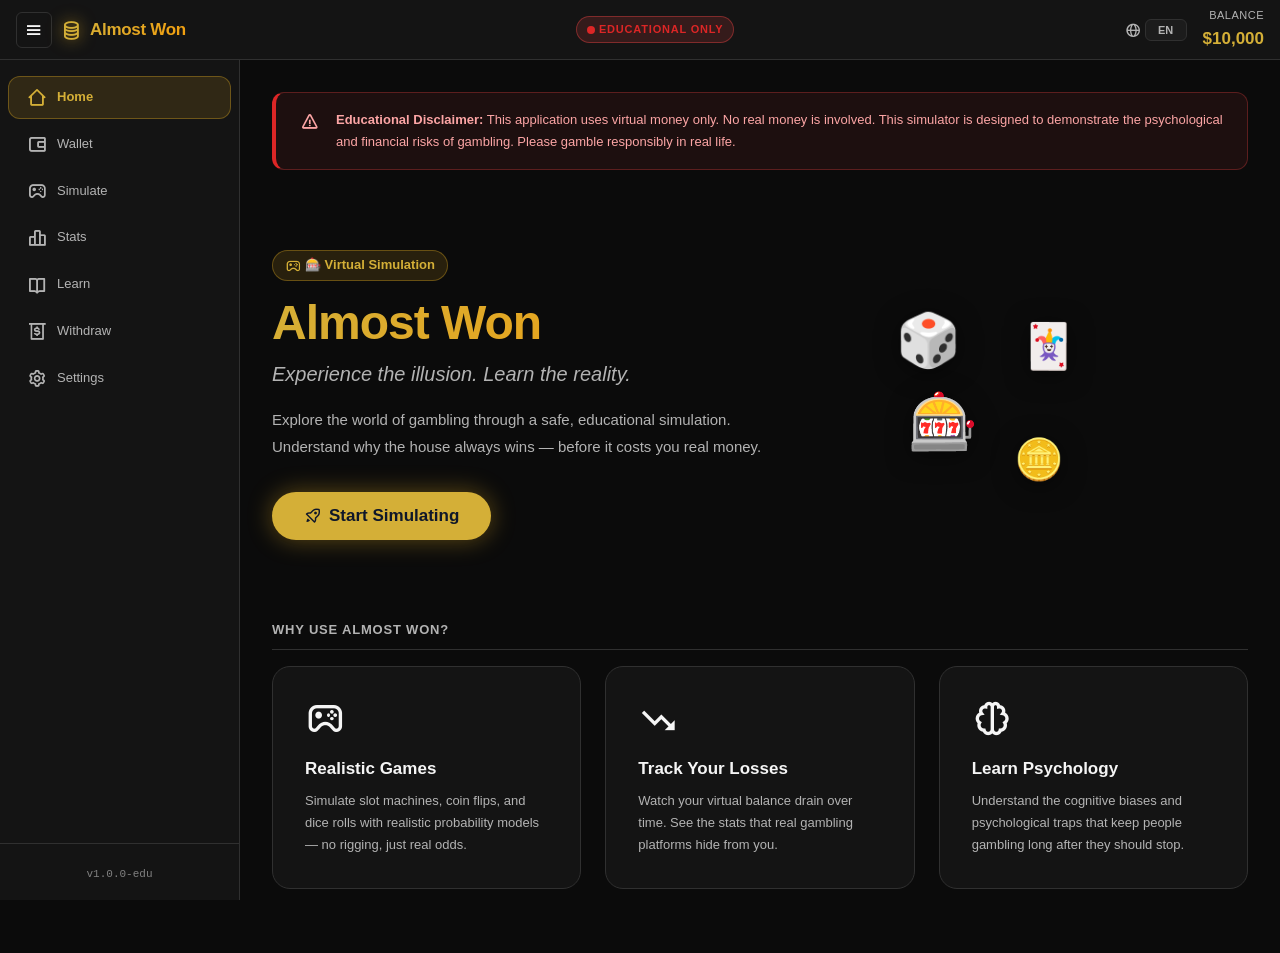
==== commit 18bb3de2: "Harmless Spin + Sound Effect & Backsound" ====
--- a/index.html
+++ b/index.html
@@ -101,6 +101,7 @@
   <script src="js/engine.js"></script>
   <script src="js/education.js"></script>
   <script src="js/shared.js"></script>
+  <script src="js/audio.js"></script>
   <script src="js/layout.js"></script>
   <script src="js/script.js"></script>
   <script>
--- a/css/style.css
+++ b/css/style.css
@@ -8,67 +8,79 @@
   1. CSS CUSTOM PROPERTIES (Design Tokens)
    ---------------------------------------------------------------- */
 :root {
-  /* Color Palette */
-  --color-bg:         #0F172A;
-  --color-surface:    #1E293B;
-  --color-surface-2:  #263248;
-  --color-surface-3:  #2E3D56;
-  --color-primary:    #FBBF24;
-  --color-primary-dim:#D97706;
-  --color-secondary:  #10B981;
-  --color-danger:     #EF4444;
-  --color-danger-dim: #B91C1C;
-  --color-accent:     #F97316;
-  --color-text:       #F8FAFC;
-  --color-text-muted: #94A3B8;
-  --color-text-dim:   #64748B;
-  --color-border:     #334155;
-  --color-border-dim: #1E293B;
-
-  /* Layout */
-  --sidebar-width:      240px;
-  --sidebar-collapsed:  64px;
-  --header-height:      60px;
-  --tab-bar-height:     64px;
-
-  /* Spacing */
-  --space-xs:   4px;
-  --space-sm:   8px;
-  --space-md:   16px;
-  --space-lg:   24px;
-  --space-xl:   32px;
-  --space-2xl:  48px;
-
-  /* Border Radius */
-  --radius-sm:  6px;
-  --radius-md:  12px;
-  --radius-lg:  18px;
-  --radius-xl:  24px;
-  --radius-full: 9999px;
-
-  /* Shadows */
-  --shadow-sm:  0 1px 3px rgba(0,0,0,0.3);
-  --shadow-md:  0 4px 16px rgba(0,0,0,0.4);
-  --shadow-lg:  0 8px 32px rgba(0,0,0,0.5);
-  --shadow-glow-primary: 0 0 24px rgba(251,191,36,0.35);
-  --shadow-glow-danger:  0 0 24px rgba(239,68,68,0.35);
-
-  /* Typography */
-  --font-family: 'Inter', -apple-system, BlinkMacSystemFont, 'Segoe UI',
-                Roboto, Oxygen, Ubuntu, sans-serif;
-  --font-size-xs:   11px;
-  --font-size-sm:   13px;
-  --font-size-base: 15px;
-  --font-size-md:   17px;
-  --font-size-lg:   20px;
-  --font-size-xl:   24px;
-  --font-size-2xl:  32px;
-  --font-size-3xl:  48px;
-
-  /* Transitions */
-  --transition-fast:   0.15s ease;
-  --transition-normal: 0.25s ease;
-  --transition-slow:   0.4s ease;
+/* Background */
+--color-bg: #0B0B0B;
+--color-surface: #141414;
+--color-surface-2: #1C1C1C;
+--color-surface-3: #252525;
+/* Primary */
+--color-primary: #D4AF37;
+--color-primary-dim: #B68D2A;
+/* Secondary */
+--color-secondary: #22C55E;
+/* Accent */
+--color-accent: #F59E0B;
+/* Danger */
+--color-danger: #DC2626;
+--color-danger-dim: #991B1B;
+/* Text */
+--color-text: #F5F5F5;
+--color-text-muted: #B3B3B3;
+--color-text-dim: #808080;
+/* Border */
+--color-border: #303030;
+--color-border-dim: #202020;
+
+/* Layout */
+--sidebar-width: 240px;
+--sidebar-collapsed: 64px;
+--header-height: 60px;
+--tab-bar-height: 64px;
+
+/* Spacing */
+--space-xs: 4px;
+--space-sm: 8px;
+--space-md: 16px;
+--space-lg: 24px;
+--space-xl: 32px;
+--space-2xl: 48px;
+
+/* Border Radius */
+--radius-sm: 6px;
+--radius-md: 12px;
+--radius-lg: 18px;
+--radius-xl: 24px;
+--radius-full: 9999px;
+
+/* Shadows */
+--shadow-sm: 0 1px 3px rgba(0, 0, 0, 0.3);
+--shadow-md: 0 4px 16px rgba(0, 0, 0, 0.4);
+--shadow-lg: 0 8px 32px rgba(0, 0, 0, 0.5);
+--shadow-glow-primary: 0 0 24px rgba(251, 191, 36, 0.35);
+--shadow-glow-danger: 0 0 24px rgba(239, 68, 68, 0.35);
+
+/* Typography */
+--font-family: 'Inter',
+-apple-system,
+BlinkMacSystemFont,
+'Segoe UI',
+Roboto,
+Oxygen,
+Ubuntu,
+sans-serif;
+--font-size-xs: 11px;
+--font-size-sm: 13px;
+--font-size-base: 15px;
+--font-size-md: 17px;
+--font-size-lg: 20px;
+--font-size-xl: 24px;
+--font-size-2xl: 32px;
+--font-size-3xl: 48px;
+
+/* Transitions */
+--transition-fast: 0.15s ease;
+--transition-normal: 0.25s ease;
+--transition-slow: 0.4s ease;
 }
 
 /* ----------------------------------------------------------------
@@ -90,7 +102,7 @@
 body {
   font-family: var(--font-family);
   background-color: var(--color-bg);
-  color: var(--color-text);
+  color: var(--color-oext);
   line-height: 1.6;
   min-height: 100vh;
   overflow-x: hidden;
@@ -99,7 +111,8 @@
 }
 
 /* Remove default list styles */
-ul, ol {
+ul,
+ol {
   list-style: none;
 }
 
@@ -123,7 +136,7 @@
   padding: 0;
   margin: -1px;
   overflow: hidden;
-  clip: rect(0,0,0,0);
+  clip: rect(0, 0, 0, 0);
   white-space: nowrap;
   border: 0;
 }
@@ -136,10 +149,21 @@
 /* ----------------------------------------------------------------
   3. TYPOGRAPHY UTILITIES
    ---------------------------------------------------------------- */
-.danger-text  { color: var(--color-danger); }
-.accent-text  { color: var(--color-accent); }
-.muted-text   { color: var(--color-text-muted); }
-.primary-text { color: var(--color-primary); }
+.danger-text {
+  color: var(--color-danger);
+}
+
+.accent-text {
+  color: var(--color-accent);
+}
+
+.muted-text {
+  color: var(--color-text-muted);
+}
+
+.primary-text {
+  color: var(--color-primary);
+}
 
 /* ----------------------------------------------------------------
   4. TOP HEADER BAR
@@ -209,7 +233,7 @@
 
 .logo-icon {
   font-size: 22px;
-  filter: drop-shadow(0 0 8px rgba(251,191,36,0.6));
+  filter: drop-shadow(0 0 8px rgba(251, 191, 36, 0.6));
 }
 
 .logo-text {
@@ -227,8 +251,8 @@
   display: inline-flex;
   align-items: center;
   gap: var(--space-xs);
-  background: rgba(239,68,68,0.15);
-  border: 1px solid rgba(239,68,68,0.4);
+  background: rgba(239, 68, 68, 0.15);
+  border: 1px solid rgba(239, 68, 68, 0.4);
   color: var(--color-danger);
   font-size: var(--font-size-xs);
   font-weight: 700;
@@ -249,9 +273,20 @@
 }
 
 @keyframes pulse-animation {
-  0%   { transform: scale(1);   opacity: 1; }
-  50%  { transform: scale(1.4); opacity: 0.6; }
-  100% { transform: scale(1);   opacity: 1; }
+  0% {
+    transform: scale(1);
+    opacity: 1;
+  }
+
+  50% {
+    transform: scale(1.4);
+    opacity: 0.6;
+  }
+
+  100% {
+    transform: scale(1);
+    opacity: 1;
+  }
 }
 
 /* Header Balance */
@@ -353,9 +388,9 @@
 }
 
 .nav-btn.active {
-  background: rgba(251,191,36,0.12);
+  background: rgba(251, 191, 36, 0.12);
   color: var(--color-primary);
-  border-color: rgba(251,191,36,0.3);
+  border-color: rgba(251, 191, 36, 0.3);
   font-weight: 600;
 }
 
@@ -398,7 +433,6 @@
 }
 
 .sidebar.collapsed .nav-btn {
-  justify-content: center;
   padding: 10px;
 }
 
@@ -430,8 +464,15 @@
 }
 
 @keyframes fadeIn {
-  from { opacity: 0; transform: translateY(8px); }
-  to   { opacity: 1; transform: translateY(0); }
+  from {
+    opacity: 0;
+    transform: translateY(8px);
+  }
+
+  to {
+    opacity: 1;
+    transform: translateY(0);
+  }
 }
 
 /* Section Header */
@@ -467,7 +508,7 @@
 
 .danger-label {
   color: var(--color-danger);
-  border-bottom-color: rgba(239,68,68,0.3);
+  border-bottom-color: rgba(239, 68, 68, 0.3);
 }
 
 /* ----------------------------------------------------------------
@@ -492,7 +533,8 @@
     opacity var(--transition-fast);
   white-space: nowrap;
   text-decoration: none;
-  min-height: 44px; /* touch-friendly */
+  min-height: 44px;
+  /* touch-friendly */
 }
 
 .btn:hover {
@@ -529,19 +571,19 @@
 }
 
 .btn-glow:hover {
-  box-shadow: 0 0 36px rgba(251,191,36,0.5);
+  box-shadow: 0 0 36px rgba(251, 191, 36, 0.5);
 }
 
 /* Secondary Button */
 .btn-secondary {
-  background: rgba(16,185,129,0.15);
+  background: rgba(16, 185, 129, 0.15);
   color: var(--color-secondary);
-  border: 1px solid rgba(16,185,129,0.4);
+  border: 1px solid rgba(16, 185, 129, 0.4);
 }
 
 .btn-secondary:hover {
-  background: rgba(16,185,129,0.25);
-  box-shadow: 0 0 16px rgba(16,185,129,0.2);
+  background: rgba(16, 185, 129, 0.25);
+  box-shadow: 0 0 16px rgba(16, 185, 129, 0.2);
 }
 
 /* Danger Button */
@@ -559,11 +601,11 @@
 .btn-danger-outline {
   background: transparent;
   color: var(--color-danger);
-  border: 1px solid rgba(239,68,68,0.4);
+  border: 1px solid rgba(239, 68, 68, 0.4);
 }
 
 .btn-danger-outline:hover {
-  background: rgba(239,68,68,0.1);
+  background: rgba(239, 68, 68, 0.1);
   border-color: var(--color-danger);
 }
 
@@ -609,8 +651,8 @@
   11. DISCLAIMER & INFO BANNERS
    ---------------------------------------------------------------- */
 .disclaimer-banner {
-  background: rgba(239,68,68,0.08);
-  border: 1px solid rgba(239,68,68,0.3);
+  background: rgba(239, 68, 68, 0.08);
+  border: 1px solid rgba(239, 68, 68, 0.3);
   border-left: 4px solid var(--color-danger);
   border-radius: var(--radius-md);
   padding: var(--space-md) var(--space-lg);
@@ -630,8 +672,8 @@
 }
 
 .info-banner {
-  background: rgba(251,191,36,0.08);
-  border: 1px solid rgba(251,191,36,0.25);
+  background: rgba(251, 191, 36, 0.08);
+  border: 1px solid rgba(251, 191, 36, 0.25);
   border-left: 4px solid var(--color-primary);
   border-radius: var(--radius-md);
   padding: var(--space-md) var(--space-lg);
@@ -644,8 +686,8 @@
 }
 
 .info-box {
-  background: rgba(16,185,129,0.08);
-  border: 1px solid rgba(16,185,129,0.25);
+  background: rgba(16, 185, 129, 0.08);
+  border: 1px solid rgba(16, 185, 129, 0.25);
   border-radius: var(--radius-md);
   padding: var(--space-lg);
   display: flex;
@@ -730,18 +772,51 @@
   position: absolute;
   font-size: 48px;
   animation: float 4s ease-in-out infinite;
-  filter: drop-shadow(0 4px 12px rgba(0,0,0,0.5));
-}
-
-.floating-emoji.e1 { top: 10%;  left: 15%; animation-delay: 0s;    font-size: 52px; }
-.floating-emoji.e2 { top: 15%;  right: 10%; animation-delay: 0.8s; font-size: 44px; }
-.floating-emoji.e3 { bottom: 20%; left: 20%; animation-delay: 1.6s; font-size: 56px; }
-.floating-emoji.e4 { bottom: 10%; right: 15%; animation-delay: 2.4s; font-size: 40px; }
+  filter: drop-shadow(0 4px 12px rgba(0, 0, 0, 0.5));
+}
+
+.floating-emoji.e1 {
+  top: 10%;
+  left: 15%;
+  animation-delay: 0s;
+  font-size: 52px;
+}
+
+.floating-emoji.e2 {
+  top: 15%;
+  right: 10%;
+  animation-delay: 0.8s;
+  font-size: 44px;
+}
+
+.floating-emoji.e3 {
+  bottom: 20%;
+  left: 20%;
+  animation-delay: 1.6s;
+  font-size: 56px;
+}
+
+.floating-emoji.e4 {
+  bottom: 10%;
+  right: 15%;
+  animation-delay: 2.4s;
+  font-size: 40px;
+}
 
 @keyframes float {
-  0%, 100% { transform: translateY(0px) rotate(0deg); }
-  33%       { transform: translateY(-12px) rotate(3deg); }
-  66%       { transform: translateY(-6px) rotate(-2deg); }
+
+  0%,
+  100% {
+    transform: translateY(0px) rotate(0deg);
+  }
+
+  33% {
+    transform: translateY(-12px) rotate(3deg);
+  }
+
+  66% {
+    transform: translateY(-6px) rotate(-2deg);
+  }
 }
 
 /* Feature Cards */
@@ -759,12 +834,13 @@
 .feature-card:hover {
   transform: translateY(-4px);
   box-shadow: var(--shadow-lg);
-  border-color: rgba(251,191,36,0.3);
+  border-color: rgba(251, 191, 36, 0.3);
 }
 
 .card-icon {
   margin-bottom: var(--space-md);
   display: block;
+  color: var(--color-text);
 }
 
 .card-title {
@@ -804,7 +880,7 @@
   transform: translateX(-50%);
   width: 240px;
   height: 240px;
-  background: radial-gradient(circle, rgba(251,191,36,0.12) 0%, transparent 70%);
+  background: radial-gradient(circle, rgba(251, 191, 36, 0.12) 0%, transparent 70%);
   pointer-events: none;
 }
 
@@ -822,7 +898,7 @@
   color: var(--color-primary);
   font-variant-numeric: tabular-nums;
   margin-bottom: var(--space-xl);
-  text-shadow: 0 0 24px rgba(251,191,36,0.4);
+  text-shadow: 0 0 24px rgba(251, 191, 36, 0.4);
   letter-spacing: -1px;
 }
 
@@ -892,11 +968,13 @@
 }
 
 .transaction-icon.income {
-  background: rgba(16,185,129,0.15);
+  background: rgba(16, 185, 129, 0.15);
+  color:  rgba(16, 185, 129);
 }
 
 .transaction-icon.expense {
-  background: rgba(239,68,68,0.15);
+  background: rgba(239, 68, 68, 0.15);
+  color:  rgba(239, 68, 68);
 }
 
 .transaction-desc {
@@ -917,8 +995,13 @@
   font-size: var(--font-size-base);
 }
 
-.transaction-amount.income  { color: var(--color-secondary); }
-.transaction-amount.expense { color: var(--color-danger); }
+.transaction-amount.income {
+  color: var(--color-secondary);
+}
+
+.transaction-amount.expense {
+  color: var(--color-danger);
+}
 
 /* ----------------------------------------------------------------
   14. SIMULATION — GAME CARDS
@@ -940,11 +1023,12 @@
 .game-card:hover {
   transform: translateY(-4px);
   box-shadow: var(--shadow-lg);
-  border-color: rgba(251,191,36,0.3);
+  border-color: rgba(251, 191, 36, 0.3);
 }
 
 .game-card-icon {
   display: block;
+  color: var(--color-text);
 }
 
 .game-card-title {
@@ -978,9 +1062,9 @@
 }
 
 .stat-pill.danger {
-  background: rgba(239,68,68,0.1);
+  background: rgba(239, 68, 68, 0.1);
   color: var(--color-danger);
-  border-color: rgba(239,68,68,0.3);
+  border-color: rgba(239, 68, 68, 0.3);
 }
 
 /* ----------------------------------------------------------------
@@ -1006,6 +1090,7 @@
   font-size: 32px;
   display: block;
   margin-bottom: var(--space-sm);
+  color: var(--color-text);
 }
 
 .stat-card-value {
@@ -1027,8 +1112,8 @@
 
 /* Variant: danger card */
 .stat-card.danger-card {
-  border-color: rgba(239,68,68,0.25);
-  background: rgba(239,68,68,0.05);
+  border-color: rgba(239, 68, 68, 0.25);
+  background: rgba(239, 68, 68, 0.05);
 }
 
 .stat-card.danger-card .stat-card-value {
@@ -1037,8 +1122,8 @@
 
 /* Variant: highlight win */
 .stat-card.highlight-win {
-  border-color: rgba(16,185,129,0.25);
-  background: rgba(16,185,129,0.05);
+  border-color: rgba(16, 185, 129, 0.25);
+  background: rgba(16, 185, 129, 0.05);
 }
 
 .stat-card.highlight-win .stat-card-value {
@@ -1047,8 +1132,8 @@
 
 /* Variant: highlight loss */
 .stat-card.highlight-loss {
-  border-color: rgba(239,68,68,0.25);
-  background: rgba(239,68,68,0.05);
+  border-color: rgba(239, 68, 68, 0.25);
+  background: rgba(239, 68, 68, 0.05);
 }
 
 .stat-card.highlight-loss .stat-card-value {
@@ -1110,12 +1195,13 @@
 .edu-card:hover {
   transform: translateY(-4px);
   box-shadow: var(--shadow-lg);
-  border-color: rgba(16,185,129,0.3);
+  border-color: rgba(16, 185, 129, 0.3);
 }
 
 .edu-card-icon {
   display: block;
   margin-bottom: var(--space-md);
+  color: var(--color-text);
 }
 
 .edu-card-title {
@@ -1127,9 +1213,9 @@
 
 .edu-card-tag {
   display: inline-block;
-  background: rgba(16,185,129,0.12);
+  background: rgba(16, 185, 129, 0.12);
   color: var(--color-secondary);
-  border: 1px solid rgba(16,185,129,0.3);
+  border: 1px solid rgba(16, 185, 129, 0.3);
   font-size: var(--font-size-xs);
   font-weight: 600;
   padding: 2px 10px;
@@ -1243,7 +1329,7 @@
 
 .form-input:focus {
   border-color: var(--color-primary);
-  box-shadow: 0 0 0 3px rgba(251,191,36,0.15);
+  box-shadow: 0 0 0 3px rgba(251, 191, 36, 0.15);
   outline: none;
 }
 
@@ -1270,8 +1356,8 @@
 
 /* Reality Check Card */
 .reality-check-card {
-  background: rgba(239,68,68,0.06);
-  border: 1px solid rgba(239,68,68,0.25);
+  background: rgba(239, 68, 68, 0.06);
+  border: 1px solid rgba(239, 68, 68, 0.25);
   border-radius: var(--radius-lg);
   padding: var(--space-xl);
 }
@@ -1285,6 +1371,7 @@
 
 .reality-icon {
   font-size: 24px;
+  color: var(--color-danger);
 }
 
 .reality-title {
@@ -1323,8 +1410,8 @@
 }
 
 .reality-footer {
-  background: rgba(239,68,68,0.1);
-  border: 1px solid rgba(239,68,68,0.3);
+  background: rgba(239, 68, 68, 0.1);
+  border: 1px solid rgba(239, 68, 68, 0.3);
   border-radius: var(--radius-md);
   padding: var(--space-md);
   font-size: var(--font-size-sm);
@@ -1419,7 +1506,10 @@
 
 .toggle-slider {
   position: absolute;
-  top: 0; left: 0; right: 0; bottom: 0;
+  top: 0;
+  left: 0;
+  right: 0;
+  bottom: 0;
   background: var(--color-surface-3);
   border: 1px solid var(--color-border);
   border-radius: var(--radius-full);
@@ -1439,25 +1529,25 @@
   transition: transform var(--transition-normal), background var(--transition-normal);
 }
 
-.toggle-switch input:checked + .toggle-slider {
-  background: rgba(16,185,129,0.3);
+.toggle-switch input:checked+.toggle-slider {
+  background: rgba(16, 185, 129, 0.3);
   border-color: var(--color-secondary);
 }
 
-.toggle-switch input:checked + .toggle-slider::before {
+.toggle-switch input:checked+.toggle-slider::before {
   transform: translateY(-50%) translateX(22px);
   background: var(--color-secondary);
 }
 
-.toggle-switch input:focus-visible + .toggle-slider {
+.toggle-switch input:focus-visible+.toggle-slider {
   outline: 2px solid var(--color-primary);
   outline-offset: 2px;
 }
 
 /* Danger Zone */
 .danger-zone-card {
-  background: rgba(239,68,68,0.06);
-  border: 1px solid rgba(239,68,68,0.25);
+  background: rgba(239, 68, 68, 0.06);
+  border: 1px solid rgba(239, 68, 68, 0.25);
   border-radius: var(--radius-lg);
   padding: var(--space-xl);
   display: flex;
@@ -1510,8 +1600,13 @@
 }
 
 @keyframes overlayFadeIn {
-  from { opacity: 0; }
-  to   { opacity: 1; }
+  from {
+    opacity: 0;
+  }
+
+  to {
+    opacity: 1;
+  }
 }
 
 .modal-box {
@@ -1522,7 +1617,7 @@
   max-width: 520px;
   width: 100%;
   position: relative;
-  box-shadow: var(--shadow-lg), 0 0 60px rgba(0,0,0,0.5);
+  box-shadow: var(--shadow-lg), 0 0 60px rgba(0, 0, 0, 0.5);
   animation: modalSlideIn var(--transition-normal) ease;
   max-height: 90vh;
   overflow-y: auto;
@@ -1533,8 +1628,15 @@
 }
 
 @keyframes modalSlideIn {
-  from { transform: translateY(20px) scale(0.97); opacity: 0; }
-  to   { transform: translateY(0) scale(1); opacity: 1; }
+  from {
+    transform: translateY(20px) scale(0.97);
+    opacity: 0;
+  }
+
+  to {
+    transform: translateY(0) scale(1);
+    opacity: 1;
+  }
 }
 
 .modal-close-btn {
@@ -1585,8 +1687,8 @@
 }
 
 .modal-info-box {
-  background: rgba(251,191,36,0.08);
-  border: 1px solid rgba(251,191,36,0.2);
+  background: rgba(251, 191, 36, 0.08);
+  border: 1px solid rgba(251, 191, 36, 0.2);
   border-radius: var(--radius-md);
   padding: var(--space-md);
   font-size: var(--font-size-sm);
@@ -1636,8 +1738,8 @@
 }
 
 .timeline-item.active {
-  background: rgba(16,185,129,0.08);
-  border-color: rgba(16,185,129,0.25);
+  background: rgba(16, 185, 129, 0.08);
+  border-color: rgba(16, 185, 129, 0.25);
   color: var(--color-text-muted);
 }
 
@@ -1684,22 +1786,22 @@
 
 .toast.success {
   border-left-color: var(--color-secondary);
-  background: rgba(16,185,129,0.08);
+  background: rgba(16, 185, 129, 0.5);
 }
 
 .toast.error {
   border-left-color: var(--color-danger);
-  background: rgba(239,68,68,0.08);
+  background: rgba(239, 68, 68, 0.5);
 }
 
 .toast.warning {
   border-left-color: var(--color-accent);
-  background: rgba(249,115,22,0.08);
+  background: rgba(249, 116, 22, 0.5);
 }
 
 .toast.info {
   border-left-color: var(--color-primary);
-  background: rgba(251,191,36,0.08);
+  background: rgba(251, 190, 36, 0.5);
 }
 
 .toast-icon {
@@ -1708,20 +1810,35 @@
 }
 
 @keyframes toastSlideIn {
-  from { transform: translateX(100%); opacity: 0; }
-  to   { transform: translateX(0); opacity: 1; }
+  from {
+    transform: translateX(100%);
+    opacity: 0;
+  }
+
+  to {
+    transform: translateX(0);
+    opacity: 1;
+  }
 }
 
 @keyframes toastFadeOut {
-  from { opacity: 1; transform: translateX(0); }
-  to   { opacity: 0; transform: translateX(20px); }
+  from {
+    opacity: 1;
+    transform: translateX(0);
+  }
+
+  to {
+    opacity: 0;
+    transform: translateX(20px);
+  }
 }
 
 /* ----------------------------------------------------------------
   21. MOBILE BOTTOM TAB BAR
    ---------------------------------------------------------------- */
 .bottom-tab-bar {
-  display: none; /* hidden on desktop */
+  display: none;
+  /* hidden on desktop */
   position: fixed;
   bottom: 0;
   left: 0;
@@ -1801,7 +1918,10 @@
 
 /* Also respect system preference */
 @media (prefers-reduced-motion: reduce) {
-  *, *::before, *::after {
+
+  *,
+  *::before,
+  *::after {
     animation-duration: 0.01ms !important;
     animation-iteration-count: 1 !important;
     transition-duration: 0.01ms !important;
@@ -1824,7 +1944,6 @@
   }
 
   .sidebar .nav-btn {
-    justify-content: center;
     padding: 10px;
   }
 
@@ -2028,7 +2147,7 @@
   display: none;
   position: fixed;
   inset: 0;
-  background: rgba(0,0,0,0.5);
+  background: rgba(0, 0, 0, 0.5);
   z-index: 850;
 }
 
@@ -2052,7 +2171,7 @@
 .logo-icon.bx {
   font-size: 22px;
   color: var(--color-primary);
-  filter: drop-shadow(0 0 8px rgba(251,191,36,0.6));
+  filter: drop-shadow(0 0 8px rgba(251, 191, 36, 0.6));
 }
 
 /* Sidebar nav icon */
@@ -2077,6 +2196,7 @@
   font-size: 40px;
   display: block;
   margin-bottom: var(--space-md);
+  color: var(--color-text);
 }
 
 /* Stat card icon */
@@ -2084,6 +2204,7 @@
   font-size: 32px;
   display: block;
   margin-bottom: var(--space-sm);
+  color: var(--color-text);
 }
 
 /* Chart icon */
@@ -2143,7 +2264,7 @@
 }
 
 /* Danger zone icon */
-.danger-zone-info > .bx {
+.danger-zone-info>.bx {
   font-size: 24px;
   flex-shrink: 0;
   color: var(--color-danger);
@@ -2157,7 +2278,7 @@
 }
 
 /* Empty state icon */
-.empty-state > .bx {
+.empty-state>.bx {
   font-size: 36px;
   color: var(--color-text-dim);
   display: block;
@@ -2194,7 +2315,7 @@
   margin-right: var(--space-md);
 }
 
-.lang-switcher-header > .bx {
+.lang-switcher-header>.bx {
   font-size: 16px;
   color: var(--color-text-muted);
   flex-shrink: 0;
@@ -2225,7 +2346,7 @@
 .lang-select:focus {
   border-color: var(--color-primary);
   outline: none;
-  box-shadow: 0 0 0 2px rgba(251,191,36,0.2);
+  box-shadow: 0 0 0 2px rgba(251, 191, 36, 0.2);
 }
 
 /* Settings page language select — full-width variant */
@@ -2249,7 +2370,7 @@
 .settings-lang-select:focus {
   border-color: var(--color-primary);
   outline: none;
-  box-shadow: 0 0 0 3px rgba(251,191,36,0.15);
+  box-shadow: 0 0 0 3px rgba(251, 191, 36, 0.15);
 }
 
 /* ----------------------------------------------------------------
@@ -2259,8 +2380,8 @@
   display: inline-flex;
   align-items: center;
   gap: var(--space-xs);
-  background: rgba(251,191,36,0.12);
-  border: 1px solid rgba(251,191,36,0.3);
+  background: rgba(251, 191, 36, 0.12);
+  border: 1px solid rgba(251, 191, 36, 0.3);
   color: var(--color-primary);
   font-size: var(--font-size-sm);
   font-weight: 600;
@@ -2281,9 +2402,9 @@
    ---------------------------------------------------------------- */
 a.nav-btn.active,
 a.nav-btn[aria-current="page"] {
-  background: rgba(251,191,36,0.12);
+  background: rgba(251, 191, 36, 0.12);
   color: var(--color-primary);
-  border-color: rgba(251,191,36,0.3);
+  border-color: rgba(251, 191, 36, 0.3);
   font-weight: 600;
 }
 
@@ -2306,8 +2427,9 @@
 }
 
 @media (max-width: 480px) {
+
   /* Hide lang globe icon on very small screens, keep select */
-  .lang-switcher-header > .bx {
+  .lang-switcher-header>.bx {
     display: none;
   }
 }
@@ -2333,6 +2455,8 @@
   display: flex;
   flex-direction: column;
   gap: var(--space-lg);
+  height: 700px;
+  justify-content: center;
 }
 
 .machine-header {
@@ -2378,36 +2502,74 @@
 .reels-container::after {
   content: '';
   position: absolute;
-  left: 0; right: 0;
+  left: 0;
+  right: 0;
   top: 50%;
   transform: translateY(-50%);
-  height: 82px;
-  border-top: 2px solid rgba(251,191,36,0.4);
-  border-bottom: 2px solid rgba(251,191,36,0.4);
+  height: 100px;
+  border-top: 2px solid rgba(251, 191, 36, 0.4);
+  border-bottom: 2px solid rgba(251, 191, 36, 0.4);
   pointer-events: none;
   z-index: 2;
 }
 
 .reel-window {
-  width: 88px;
-  height: 80px;
+  width: 100px;
+  height: 100px;
   overflow: hidden;
+  /* JS sets to scroll during spin, back to hidden after */
   border-radius: var(--radius-md);
   background: var(--color-surface-2);
   border: 1px solid var(--color-border);
   position: relative;
   flex-shrink: 0;
+  /* Hide scrollbar visually — scrollTop is still functional */
+  scrollbar-width: none;
+  /* Firefox */
+  -ms-overflow-style: none;
+  /* IE/Edge */
+  transition: border-color var(--transition-fast), box-shadow var(--transition-fast);
+}
+
+/* Highlight reel window while spinning */
+.reel-window.spinning {
+  border-color: rgba(251, 191, 36, 0.5);
+  box-shadow: 0 0 12px rgba(251, 191, 36, 0.25);
+}
+
+/* Flash highlight when reel stops on a win */
+.reel-window.reel-win-flash {
+  animation: reelWinFlash 0.5s ease 2;
+}
+
+@keyframes reelWinFlash {
+
+  0%,
+  100% {
+    border-color: var(--color-border);
+    box-shadow: none;
+  }
+
+  50% {
+    border-color: var(--color-secondary);
+    box-shadow: 0 0 16px rgba(16, 185, 129, 0.4);
+  }
+}
+
+.reel-window::-webkit-scrollbar {
+  display: none;
+  /* Chrome/Safari/Opera */
 }
 
 .reel-track {
   display: flex;
   flex-direction: column;
-  will-change: transform;
+  /* No will-change or transform — we use scrollTop now */
 }
 
 .reel-symbol {
-  width: 88px;
-  height: 80px;
+  width: 100px;
+  height: 100px;
   display: flex;
   align-items: center;
   justify-content: center;
@@ -2447,45 +2609,71 @@
 }
 
 .result-display.result-jackpot {
-  background: rgba(251,191,36,0.15);
+  background: rgba(251, 191, 36, 0.15);
   border-color: var(--color-primary);
   animation: jackpotPulse 0.6s ease 3;
 }
-.result-display.result-jackpot .result-text { color: var(--color-primary); font-size: var(--font-size-lg); }
+
+.result-display.result-jackpot .result-text {
+  color: var(--color-primary);
+  font-size: var(--font-size-lg);
+}
 
 .result-display.result-bigwin {
-  background: rgba(249,115,22,0.12);
+  background: rgba(249, 115, 22, 0.12);
   border-color: var(--color-accent);
 }
-.result-display.result-bigwin .result-text { color: var(--color-accent); }
+
+.result-display.result-bigwin .result-text {
+  color: var(--color-accent);
+}
 
 .result-display.result-win {
-  background: rgba(16,185,129,0.10);
+  background: rgba(16, 185, 129, 0.10);
   border-color: var(--color-secondary);
 }
-.result-display.result-win .result-text { color: var(--color-secondary); }
+
+.result-display.result-win .result-text {
+  color: var(--color-secondary);
+}
 
 .result-display.result-partial {
-  background: rgba(16,185,129,0.06);
-  border-color: rgba(16,185,129,0.3);
-}
-.result-display.result-partial .result-text { color: var(--color-secondary); }
+  background: rgba(16, 185, 129, 0.06);
+  border-color: rgba(16, 185, 129, 0.3);
+}
+
+.result-display.result-partial .result-text {
+  color: var(--color-secondary);
+}
 
 .result-display.result-near {
-  background: rgba(249,115,22,0.07);
-  border-color: rgba(249,115,22,0.3);
-}
-.result-display.result-near .result-text { color: var(--color-accent); }
+  background: rgba(249, 115, 22, 0.07);
+  border-color: rgba(249, 115, 22, 0.3);
+}
+
+.result-display.result-near .result-text {
+  color: var(--color-accent);
+}
 
 .result-display.result-loss {
-  background: rgba(239,68,68,0.07);
-  border-color: rgba(239,68,68,0.3);
-}
-.result-display.result-loss .result-text { color: var(--color-danger); }
+  background: rgba(239, 68, 68, 0.07);
+  border-color: rgba(239, 68, 68, 0.3);
+}
+
+.result-display.result-loss .result-text {
+  color: var(--color-danger);
+}
 
 @keyframes jackpotPulse {
-  0%,100% { box-shadow: none; }
-  50%      { box-shadow: 0 0 32px rgba(251,191,36,0.6); }
+
+  0%,
+  100% {
+    box-shadow: none;
+  }
+
+  50% {
+    box-shadow: 0 0 32px rgba(251, 191, 36, 0.6);
+  }
 }
 
 /* ----------------------------------------------------------------
@@ -2539,23 +2727,24 @@
 .bet-preset-btn:hover {
   border-color: var(--color-primary);
   color: var(--color-primary);
-  background: rgba(251,191,36,0.08);
+  background: rgba(251, 191, 36, 0.08);
 }
 
 .bet-preset-btn.active {
-  background: rgba(251,191,36,0.15);
+  background: rgba(251, 191, 36, 0.15);
   border-color: var(--color-primary);
   color: var(--color-primary);
 }
 
 .bet-max {
-  background: rgba(239,68,68,0.1);
-  border-color: rgba(239,68,68,0.3);
+  background: rgba(239, 68, 68, 0.1);
+  border-color: rgba(239, 68, 68, 0.3);
   color: var(--color-danger);
 }
 
-.bet-max:hover, .bet-max.active {
-  background: rgba(239,68,68,0.2);
+.bet-max:hover,
+.bet-max.active {
+  background: rgba(239, 68, 68, 0.2);
   border-color: var(--color-danger);
   color: var(--color-danger);
 }
@@ -2575,9 +2764,9 @@
   color: var(--color-danger);
   font-weight: 500;
   padding: var(--space-xs) var(--space-sm);
-  background: rgba(239,68,68,0.08);
+  background: rgba(239, 68, 68, 0.08);
   border-radius: var(--radius-sm);
-  border: 1px solid rgba(239,68,68,0.2);
+  border: 1px solid rgba(239, 68, 68, 0.2);
 }
 
 /* ----------------------------------------------------------------
@@ -2595,7 +2784,7 @@
 }
 
 .btn-spin:hover:not(:disabled) {
-  box-shadow: 0 0 40px rgba(251,191,36,0.55);
+  box-shadow: 0 0 40px rgba(251, 191, 36, 0.55);
   transform: translateY(-2px);
 }
 
@@ -2741,26 +2930,26 @@
 }
 
 .edu-tip-info {
-  background: rgba(251,191,36,0.07);
-  border-color: rgba(251,191,36,0.2);
+  background: rgba(251, 191, 36, 0.07);
+  border-color: rgba(251, 191, 36, 0.2);
   color: #FDE68A;
 }
 
 .edu-tip-warning {
-  background: rgba(249,115,22,0.08);
-  border-color: rgba(249,115,22,0.25);
+  background: rgba(249, 115, 22, 0.08);
+  border-color: rgba(249, 115, 22, 0.25);
   color: #FED7AA;
 }
 
 .edu-tip-danger {
-  background: rgba(239,68,68,0.08);
-  border-color: rgba(239,68,68,0.25);
+  background: rgba(239, 68, 68, 0.08);
+  border-color: rgba(239, 68, 68, 0.25);
   color: #FCA5A5;
 }
 
 .edu-tip-success {
-  background: rgba(16,185,129,0.08);
-  border-color: rgba(16,185,129,0.25);
+  background: rgba(16, 185, 129, 0.08);
+  border-color: rgba(16, 185, 129, 0.25);
   color: #6EE7B7;
 }
 
@@ -2805,24 +2994,50 @@
   border: 1px solid var(--color-border-dim);
 }
 
-.spin-win  { border-left: 3px solid var(--color-secondary) !important; }
-.spin-loss { border-left: 3px solid var(--color-danger) !important; }
-
-.spin-hist-symbols { font-size: 16px; flex-shrink: 0; letter-spacing: 2px; }
-.spin-hist-label   { flex: 1; color: var(--color-text-muted); font-size: 10px; }
-.spin-hist-net     { font-weight: 700; font-variant-numeric: tabular-nums; white-space: nowrap; }
-.spin-hist-win     { color: var(--color-secondary); }
-.spin-hist-loss    { color: var(--color-danger); }
+.spin-win {
+  border-left: 3px solid var(--color-secondary) !important;
+}
+
+.spin-loss {
+  border-left: 3px solid var(--color-danger) !important;
+}
+
+.spin-hist-symbols {
+  font-size: 16px;
+  flex-shrink: 0;
+  letter-spacing: 2px;
+}
+
+.spin-hist-label {
+  flex: 1;
+  color: var(--color-text-muted);
+  font-size: 10px;
+}
+
+.spin-hist-net {
+  font-weight: 700;
+  font-variant-numeric: tabular-nums;
+  white-space: nowrap;
+}
+
+.spin-hist-win {
+  color: var(--color-secondary);
+}
+
+.spin-hist-loss {
+  color: var(--color-danger);
+}
 
 /* ----------------------------------------------------------------
   PAYOUT TABLE
    ---------------------------------------------------------------- */
 .payout-table-details {
-  margin-top: var(--space-lg);
+  margin-bottom: var(--space-lg);
   background: var(--color-surface);
   border: 1px solid var(--color-border);
   border-radius: var(--radius-lg);
   overflow: hidden;
+  
 }
 
 .payout-table-summary {
@@ -2838,14 +3053,19 @@
   user-select: none;
 }
 
-.payout-table-summary:hover { color: var(--color-primary); }
-.payout-table-summary::-webkit-details-marker { display: none; }
+.payout-table-summary:hover {
+  color: var(--color-primary);
+}
+
+.payout-table-summary::-webkit-details-marker {
+  display: none;
+}
 
 .payout-table-grid {
   display: grid;
   grid-template-columns: repeat(2, 1fr);
   gap: 1px;
-  background: var(--color-border-dim);
+  background: var(--color-surface);
   padding: 0 var(--space-md) var(--space-md);
 }
 
@@ -2858,9 +3078,23 @@
   font-size: var(--font-size-sm);
 }
 
-.payout-symbols { font-size: 18px; letter-spacing: 2px; flex-shrink: 0; }
-.payout-label   { flex: 1; color: var(--color-text-muted); }
-.payout-mult    { font-weight: 700; color: var(--color-primary); white-space: nowrap; }
+.payout-symbols {
+  font-size: 18px;
+  letter-spacing: 2px;
+  flex-shrink: 0;
+  color: var(--color-text);
+}
+
+.payout-label {
+  flex: 1;
+  color: var(--color-text-muted);
+}
+
+.payout-mult {
+  font-weight: 700;
+  color: var(--color-primary);
+  white-space: nowrap;
+}
 
 /* ================================================================
   36. WALLET PAGE ENHANCEMENTS
@@ -2920,11 +3154,11 @@
 .topup-preset-btn:hover {
   border-color: var(--color-secondary);
   color: var(--color-secondary);
-  background: rgba(16,185,129,0.08);
+  background: rgba(16, 185, 129, 0.08);
 }
 
 .topup-preset-btn.active {
-  background: rgba(16,185,129,0.15);
+  background: rgba(16, 185, 129, 0.15);
   border-color: var(--color-secondary);
   color: var(--color-secondary);
 }
@@ -3044,8 +3278,8 @@
   align-items: flex-start;
   gap: var(--space-md);
   padding: var(--space-md);
-  background: rgba(251,191,36,0.07);
-  border: 1px solid rgba(251,191,36,0.2);
+  background: rgba(251, 191, 36, 0.07);
+  border: 1px solid rgba(251, 191, 36, 0.2);
   border-radius: var(--radius-md);
   font-size: var(--font-size-sm);
   color: #FDE68A;
@@ -3102,7 +3336,7 @@
     font-size: 36px;
   }
 
-  .reel-track > .reel-symbol {
+  .reel-track>.reel-symbol {
     height: 70px;
   }
 
@@ -3137,4 +3371,4 @@
   .topup-presets {
     gap: var(--space-xs);
   }
-}
+}
